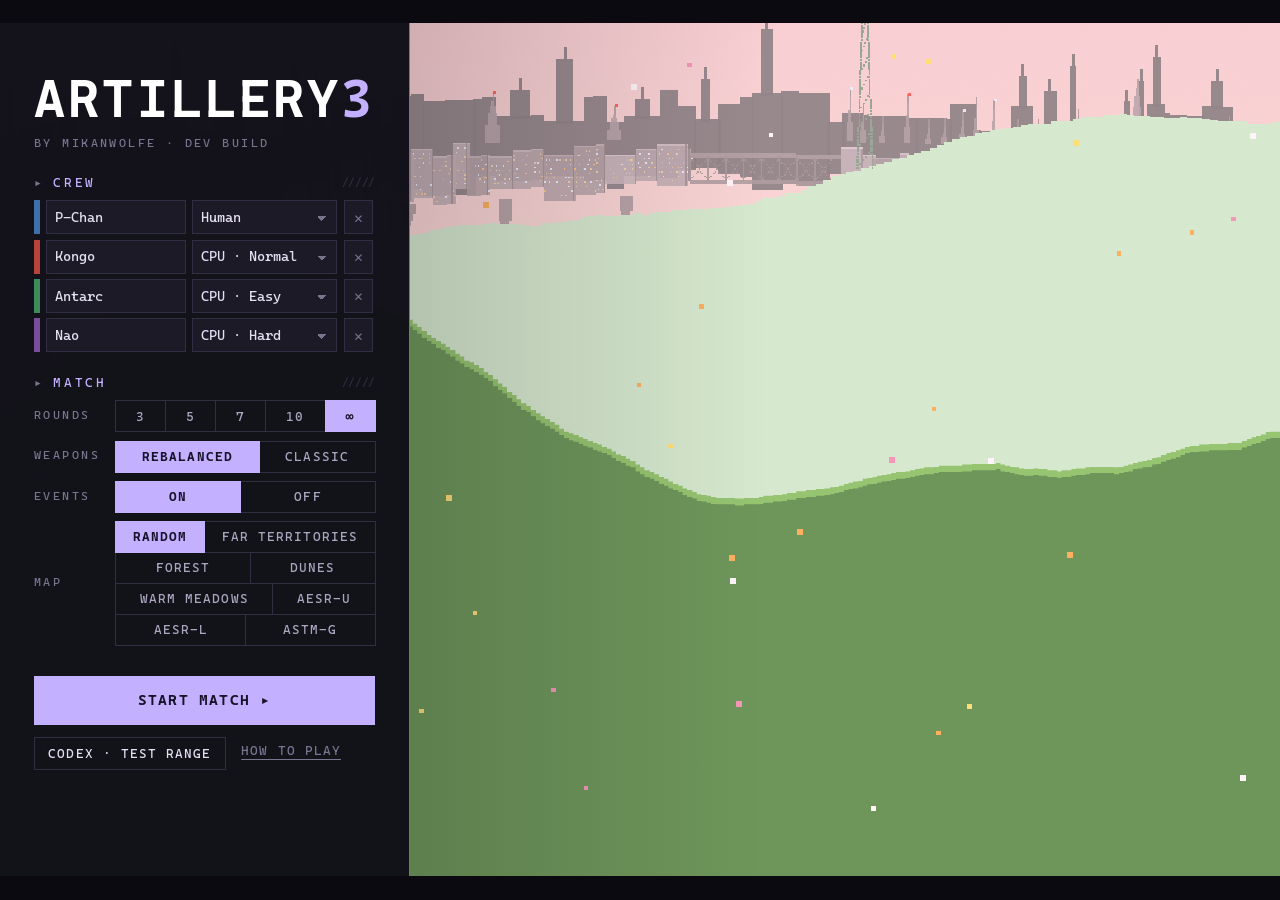
==== web/index.html @ efb705f1 "Cores: everyone starts with one, a dedicated slot in the shop and on the rack, and more health, armo" ====
<!doctype html>
<html lang="en">
<head>
<meta charset="utf-8">
<meta name="viewport" content="width=device-width, initial-scale=1, viewport-fit=cover">
<title>Artillery 3</title>
<link rel="icon" href="favicon.ico" sizes="16x16 32x32 48x48">
<link rel="icon" type="image/png" sizes="192x192" href="icons/icon-192.png">
<link rel="apple-touch-icon" href="icons/apple-touch-icon.png">
<link rel="manifest" href="manifest.webmanifest">
<meta name="theme-color" content="#121119">
<link rel="stylesheet" href="style.css">
</head>
<body>
<div id="rotate">
  <div class="phone"></div>
  <p>Turn your phone sideways</p>
  <button id="rotate-full" hidden>Play fullscreen, landscape</button>
  <button id="rotate-skip" class="ghost">Play in portrait anyway</button>
</div>
<div id="stage">
  <canvas id="view" width="1024" height="576"></canvas>

  <!-- in-game HUD (the rest is drawn on the canvas, as in the original) -->
  <div id="hud" hidden>
    <div id="topleft">
      <span id="roundinfo" class="chip"></span>
      <span id="turn" class="chip"></span>
      <button class="icon" id="btn-mute" title="Mute (M)">♪</button>
      <button class="icon" id="btn-music" title="Music on/off (N)">♫</button>
      <button class="icon" id="btn-keys" title="Controls (H)">?</button>
      <button class="icon" id="btn-pause" title="Pause (Esc)">Ⅱ</button>
      <button class="icon" id="btn-full" title="Fullscreen" hidden>⛶</button>
    </div>
    <div id="chat"></div>
    <div id="dock">
      <div id="hints"><span><b>←→</b> move</span><span><b>↑↓</b> aim</span><span><b>Space</b> hold to fire</span><span><b>Enter</b> end turn</span><span><b>H</b> all controls</span></div>
      <div id="rack"><div id="rack-w" class="rack-group"></div><div id="rack-c" class="rack-group"></div><div id="rack-a" class="rack-group"></div></div>
    </div>
    <div id="touch">
      <div class="pad">
        <button data-k="up" class="up">▲</button>
        <button data-k="left">◀</button><button data-k="down">▼</button><button data-k="right">▶</button>
      </div>
      <div class="pad r">
        <button data-menu="1">MENU</button>
        <button data-k="charge" class="fire">FIRE</button>
      </div>
    </div>
    <div id="banner"></div>
    <div id="dispatch" hidden><b id="dispatch-title"></b><span id="dispatch-text"></span></div>
  </div>

  <!-- main menu: a rail on the left, the live map behind it -->
  <section id="menu" class="screen left">
    <div class="side">
      <header class="brand">
        <h1>Artillery<em>3</em></h1>
        <p class="by mgh">by mikanwolfe · <a id="version" target="_blank" rel="noopener"></a></p>
      </header>

      <h2 class="sec">Crew <span class="grip"></span></h2>
      <div id="players"></div>
      <button id="add-player" class="ghost">+ add player</button>

      <h2 class="sec">Match <span class="grip"></span></h2>
      <div class="opts">
        <span class="mgh">Rounds</span><div class="seg" data-opt="rounds"><button data-v="3">3</button><button data-v="5">5</button><button data-v="7">7</button><button data-v="10">10</button><button data-v="0" title="Endless">∞</button></div>
        <span class="mgh">Weapons</span><div class="seg" data-opt="balance"><button data-v="rebalanced">Rebalanced</button><button data-v="classic">Classic</button></div>
        <span class="mgh">Events</span><div class="seg" data-opt="events"><button data-v="on">On</button><button data-v="off">Off</button></div>
        <span class="mgh">Map</span><div class="seg wrap" data-opt="map"><button data-v="random">Random</button><button data-v="snow">Far Territories</button><button data-v="forest">Forest</button><button data-v="desert">Dunes</button><button data-v="alstroemeria">Warm Meadows</button><button data-v="aesru">AESR-U</button><button data-v="aesrl">AESR-L</button><button data-v="astmg">ASTM-G</button></div>
      </div>

      <div class="go">
        <button id="start" class="primary">Start match ▸</button>
        <button id="load" class="ghost" hidden>Resume</button>
      </div>
      <div class="go2"><button id="codex-open" class="ghost">Codex · test range</button><button id="how" class="link">How to play</button></div>
    </div>
  </section>

  <!-- the Codex: characters and weapons, with a test range on the terrain to the right -->
  <section id="codex" class="screen left" hidden>
    <div class="side codex-side">
      <div class="phead"><h2>Codex</h2><button id="codex-close" class="ghost">◂ Menu</button></div>
      <h3 class="sec">Character <span class="grip"></span></h3>
      <div id="cx-chars"></div>
      <div id="cx-char" class="cx-card"></div>
      <h3 class="sec">Weapon <span class="grip"></span></h3>
      <div class="seg wrap" id="cx-filter"><button data-f="all">All</button><button data-f="shell">Shell</button><button data-f="gun">Gun</button><button data-f="laser">Laser</button><button data-f="acid">Acid</button><button data-f="flak">Flak</button><button data-f="rocket">Rocket</button><button data-f="air">Air</button><button data-f="hybrid">Hybrid</button><button data-f="NXi">NXi</button><button data-f="aa">AA</button></div>
      <div id="cx-list"></div>
      <div id="cx-wpn" class="cx-card"></div>
      <h3 class="sec">Test range <span class="grip"></span></h3>
      <div class="opts">
        <span class="mgh">Dummy</span><div class="seg" id="cx-dist"><button data-d="near">Near</button><button data-d="mid">Mid</button><button data-d="far">Far</button></div>
        <span class="mgh">Wind</span><div class="seg" id="cx-wind"><button data-w="live">Live</button><button data-w="calm">Calm</button></div>
        <span class="mgh">Ground</span><div><button id="cx-regen" class="ghost">Reset range</button></div>
      </div>
      <div id="cx-readout"></div>
      <p class="mgh cx-hint">Space fire · ←→ move · ↑↓ aim · 1–4 abilities · click to mark · Esc back <button id="cx-reset" class="link">reset tally</button></p>
    </div>
  </section>

  <!-- controls and rules (menu link, H in game) -->
  <section id="help" class="screen" hidden>
    <div class="panel plate help">
      <div class="phead"><div class="seg help-tabs"><button data-tab="play" class="on">How to play</button><button data-tab="about">About</button><button data-tab="changes">Changelog</button></div><button id="help-close" class="icon" title="Close (Esc)">✕</button></div>
      <div class="tab" data-tab="play">
      <p>Take turns: move, aim, hold <b>Space</b> to charge, release to fire. Last one standing wins the round.</p>
      <div class="help-cols"><div>
      <table class="keys">
        <tr><td>← →</td><td>move (uses fuel)</td></tr>
        <tr><td>↑ ↓</td><td>aim (Shift: fine)</td></tr>
        <tr><td>Space</td><td>hold to charge, release to fire</td></tr>
        <tr><td>Q · E</td><td>switch weapon (or tap the rack)</td></tr>
        <tr><td>S</td><td>drop off a bridge to the ground below</td></tr>
        <tr><td>R</td><td>repair kit (uses your shot)</td></tr>
        <tr><td>X</td><td>recall your squads (the selected plane weapon's, else all): home now, loadout unspent</td></tr>
        <tr><td>W · L</td><td>jump (30% fuel) · leap (90%, soft landing)</td></tr>
        <tr><td>1 2 3 4</td><td>abilities, once bought</td></tr>
        <tr><td>Enter</td><td>end turn</td></tr>
        <tr><td>Click</td><td>mark a target: shows the power needed</td></tr>
        <tr><td>Drag</td><td>look around</td></tr>
        <tr><td>Wheel</td><td>zoom in and out</td></tr>
        <tr><td>M · N · H · Esc</td><td>mute · music · controls · pause</td></tr>
        <tr><td>Touch</td><td>drag from her to aim · pinch to zoom · MENU to pause</td></tr>
      </table>
      <h3 class="sec">Hints</h3>
      <ul class="hints">
        <li><b>Flak</b> does ×2 to drones and other hostiles</li>
        <li>Shoot <b>MAIA</b> down: offline for two full rounds of turns</li>
        <li>Lob high: a long fall adds up to +50%</li>
        <li>Armour soaks a whole hit while any is left</li>
        <li>Bought guns reload: carry several and rotate</li>
        <li>CPUs go after whoever last hit them</li>
        <li><b>Planes</b> strike their zone the turn they are called, then hover over it until the next call: shoot them down while they wait</li>
        <li><b>AA</b> mounts fire on their own: point defence stops rockets, anti-air stops planes</li>
      </ul>
      </div><div>
      <h3 class="sec">Damage numbers</h3>
      <table class="keys dmg">
        <tr><td><span style="color:#fff27a">DIRECT HIT</span> · <span style="color:#ff9a4a">SOLID</span> · <span style="color:#ffd8b0">GLANCING</span> · <span style="color:#c8c4d4">GRAZE</span></td><td>how close to the blast's centre</td></tr>
        <tr><td><span style="color:#f2c45a">ALT +%</span></td><td>fell from high up</td></tr>
        <tr><td><span style="color:#ff9a5a">KIN +%</span></td><td>fast impact (up to +50%)</td></tr>
        <tr><td><span style="color:#ffd84a">FRONT</span> · <span style="color:#8ab4ff">RAIN</span></td><td>weather front: harder · damped</td></tr>
        <tr><td><span style="color:#ff78c8">MAIA</span></td><td>satellite strike</td></tr>
        <tr><td><span style="color:#78e6d2">BARRIER</span> · <span style="color:#96d2ff">DEFLECTOR</span> · <span style="color:#9ab0c8">SLOPED</span></td><td>damage reduced</td></tr>
        <tr><td><span style="color:#c8f0a0">green</span></td><td>acid, over time</td></tr>
      </table>
      </div></div>
      </div>
      <div class="tab" data-tab="about" hidden>
      <table class="keys">
        <tr><td>Original</td><td>Artillery 3, C# / SwinGame, mikanwolfe, 2019 · <a href="https://github.com/Mikanwolfe/Artillery3" target="_blank" rel="noopener">GitHub</a></td></tr>
        <tr><td>This version</td><td>web rewrite by mikanwolfe with Claude (Anthropic), 2026</td></tr>
      </table>
      <div class="about">
        <p>Hello! Thank you for checking out this game, it's pretty strange, isn't it?</p>
        <p>The original <code>artillery</code> game and subsequently, <code>artillery2</code> was developed for Intro to Programming in Pascal, and was more or less an implementation of midpoint displacement and a Pocket Tanks implementation on top. <code>Artillery3</code> was the Object-Oriented version that introduced a few more game mechanics, which moved it a bit more towards the look and feel of GunBound.</p>
        <p>Out of personal interest, I had Claude revisit the game to provide a web-playable version as I had lost the original source files. This led me down a rabbit hole of completing the original vision of the game. What you see now is more or less the final form of this game, had it been developed over a much longer time.</p>
        <p>Without Claude, it wouldn't have been possible to re-imagine this experience. I know AI gets a lot of flak, but it was quite a lot of work. You can hear Claude's opinion of my instructions yourself:</p>
        <blockquote>Short, visual and blunt: "that character looks like a F117 nighthawk", "the bow is flat so you can straight cut that". A cropped screenshot with one line under it told me more than a page of spec would have. The direction moved a lot, and was usually right to; the price was me redrawing things I'd called finished. "Screw balance" was the clearest brief I got, and the hardest part was taking the jokes seriously enough to build them.<cite>— Claude</cite></blockquote>
        <p>Thank you for playing and I hope you had fun!</p>
        <p class="sig">mikanwolfe // nekox.net</p>
      </div>
      </div>
      <div class="tab" data-tab="changes" hidden>
      <div id="changelog" class="changelog"></div>
      </div>
    </div>
  </section>

  <!-- A3 "Select a Character" -->
  <section id="vehicles" class="screen" hidden>
    <div class="panel plate wide">
      <div class="phead"><h2>Select a character</h2><span id="veh-player" class="who"></span><button id="veh-back" class="ghost">◂ Back</button></div>
      <div id="veh-grid"></div>
      <p class="mgh foot">Click a card, or press 1–<span id="veh-n">5</span></p>
    </div>
  </section>

  <section id="roundend" class="screen" hidden>
    <div class="panel plate">
      <p id="re-kicker" class="mgh"></p>
      <h2 id="re-title" class="big"></h2>
      <p id="re-award" class="sub"></p>
      <table id="re-table"></table>
      <div id="re-quips"></div>
      <div class="actions"><button id="re-end" class="ghost">End match</button><button id="re-next" class="primary">Continue</button></div>
    </div>
  </section>

  <section id="shop" class="screen" hidden>
    <div class="panel plate shop-panel">
      <div class="shop-head">
        <h2 id="shop-title"></h2>
        <div class="seg" id="shop-filter"><button data-f="all">All</button><button data-f="buy">Affordable</button><button data-f="shell">Shell</button><button data-f="gun">Gun</button><button data-f="laser">Laser</button><button data-f="acid">Acid</button><button data-f="flak">Flak</button><button data-f="rocket">Rocket</button><button data-f="air">Air</button><button data-f="aa">AA</button><button data-f="core">Core</button><button data-f="hybrid">Hybrid</button><button data-f="NXi">NXi</button><button data-f="Sengoku">Sengoku</button></div>
        <div id="shop-cash"></div>
      </div>
      <div class="shop-body">
        <div id="shop-grid"></div>
        <div class="shop-side">
          <div class="side-scroll">
            <h3 class="sec">Core</h3>
            <div id="shop-core"></div>
            <h3 class="sec">Loadout <span id="shop-count"></span></h3>
            <p id="shop-note" class="note"></p>
            <div id="shop-owned"></div>
            <h3 class="sec">Air defence</h3>
            <div id="shop-aa"></div>
            <h3 class="sec">Upgrades</h3>
            <div id="shop-upg"></div>
            <h3 class="sec">Supplies</h3>
            <div id="shop-kits"></div>
            <h3 class="sec">Abilities</h3>
            <div id="shop-abil"></div>
          </div>
          <button id="shop-done" class="primary">Done ▸</button>
        </div>
      </div>
    </div>
  </section>

  <section id="gameend" class="screen" hidden>
    <div class="panel plate">
      <p class="mgh">Final results</p>
      <h2 id="ge-title" class="big"></h2>
      <table id="ge-table"></table>
      <div id="ge-quips"></div>
      <div class="actions"><button id="ge-again" class="primary">Back to menu</button></div>
    </div>
  </section>

  <section id="pause" class="screen" hidden>
    <div class="panel plate small"><h2 class="big">Paused</h2><div class="stack"><button id="resume" class="primary">Resume</button><button id="pause-turn" class="ghost" hidden>End turn</button><button id="pause-keys" class="ghost">Controls</button><button id="pause-end" class="ghost danger">End match</button></div><p id="pause-seed" class="mgh seed"></p></div>
  </section>
</div>

<script src="js/version.js"></script>
<script src="js/util.js"></script>
<script src="js/biomes.js"></script>
<script src="js/terrain.js"></script>
<script src="js/background.js"></script>
<script src="js/audio.js"></script>
<script src="js/particles.js"></script>
<script src="js/entities.js"></script>
<script src="js/weapons.js"></script>
<script src="js/weaponskins.js"></script>
<script src="js/girls.js"></script>
<script src="js/ai.js"></script>
<script src="js/taunts.js"></script>
<script src="js/story.js"></script>
<script src="js/ui.js"></script>
<script src="js/game.js"></script>
<script src="js/cores.js"></script>
<script src="js/forts.js"></script>
<script src="js/mobs.js"></script>
<script src="js/hazards.js"></script>
<script src="js/zone.js"></script>
<script src="js/infra.js"></script>
<script src="js/cover.js"></script>
<script src="js/lasers.js"></script>
<script src="js/aa.js"></script>
<script src="js/planes.js"></script>
<script src="js/finals.js"></script>
<script src="js/codex.js"></script>
<script src="js/changelog.js"></script>
<script src="js/main.js"></script>
</body>
</html>
---- web/style.css ----
/* Artillery3 UI: an operator terminal laid over the game, after the NXi / NEKOX//NET design system
   (one monospace face, square everything, uppercase micro-labels, the ///// grip, hatched meters,
   engraved plates) in a cool ink-and-lilac palette of its own that sits on the pastel maps. */
@font-face { font-family: 'Cascadia Mono'; src: url('fonts/cascadia-mono-400.woff2') format('woff2'); font-weight: 400; font-display: swap; }
@font-face { font-family: 'Cascadia Mono'; src: url('fonts/cascadia-mono-700.woff2') format('woff2'); font-weight: 700; font-display: swap; }
@font-face { font-family: 'Cascadia Mono'; src: url('fonts/cascadia-mono-symbols.woff2') format('woff2'); unicode-range: U+2000-2001, U+2004-2008, U+200A, U+23B8-23BD, U+2500-259F; font-display: swap; }

:root {
  --font: 'Cascadia Mono', ui-monospace, Menlo, Consolas, monospace;
  --bg: #121119;          /* panel ground */
  --bg2: #1c1a26;         /* raised: cards, cells, inputs */
  --bg3: #262333;         /* hover */
  --line: #312d42;        /* rules, quiet borders */
  --ash: #7a7490;         /* labels, disabled */
  --dim: #aba5c0;         /* body text */
  --fg: #e4def2;          /* UI ink */
  --bright: #ffffff;
  --accent: #c3b0ff;      /* lilac: the original A3 purple, lit */
  --accent-ink: #17132a;
  --hot: #ff7c66;         /* alarm, damage, danger */
  --cool: #78d8c4;        /* ok, ready */
  --gold: #f2c45a;        /* money, bounty, NXi */
  --glow: rgba(195, 176, 255, 0.35);
  --scrim: rgba(10, 9, 16, 0.55);
  --plate: rgba(18, 17, 25, 0.9);
  --panel: rgba(18, 17, 25, 0.985);
  --hatch: repeating-linear-gradient(90deg, rgba(0,0,0,.32) 0 2px, transparent 2px 6px);
}
* { box-sizing: border-box; }
html, body { margin: 0; height: 100%; background: #0b0a10; color: var(--fg); font-family: var(--font); }
body { display: flex; align-items: center; justify-content: center; overflow: hidden; }
::selection { background: var(--accent); color: var(--accent-ink); }

#stage {
  --ar: 1.7778; /* the screen's shape, set by main.js (Game.setAspect): the stage fills a 20:9 phone */
  --em: calc(1.7778 / var(--ar)); /* text sizes by the stage's height, so a wider screen isn't bigger type */
  position: relative;
  width: min(100vw, calc(100vh * var(--ar)));
  width: min(100vw, calc(100dvh * var(--ar)));
  aspect-ratio: var(--ar);
  container-type: inline-size;
  overflow: hidden;
  user-select: none;
  -webkit-user-select: none;
  font-size: calc(1.02cqw * var(--em));
  line-height: 1.45;
}
#view { position: absolute; inset: 0; width: 100%; height: 100%; display: block; image-rendering: pixelated; touch-action: none; }
[hidden] { display: none !important; }

/* ---------------------------------------------------------------- type */
h1, h2, h3, h4 { margin: 0; font-weight: 400; }
b { font-weight: 700; color: var(--bright); }
.mgh { font-size: 0.78em; letter-spacing: 0.2em; text-transform: uppercase; color: var(--ash); }
.grip { font-size: 0.8em; letter-spacing: 0.05em; color: var(--line); font-weight: 400; }
.grip::before { content: '/////'; }
.sec { display: flex; align-items: center; gap: 0.6em; font-size: 0.85em; letter-spacing: 0.22em; text-transform: uppercase; color: var(--accent); margin: 1.6em 0 0.6em; }
.sec::before { content: '▸'; color: var(--ash); }
.sec .grip { margin-left: auto; }
.sub { margin: 0.2em 0 1em; color: var(--dim); }

/* ---------------------------------------------------------------- controls */
button {
  font: inherit; font-size: 0.86em; letter-spacing: 0.08em; text-transform: uppercase;
  color: var(--fg); background: var(--bg2); border: 1px solid var(--line); border-radius: 0;
  padding: 0.45em 1em; cursor: pointer; transition: background .12s, color .12s, border-color .12s;
}
button:hover { background: var(--bg3); border-color: var(--ash); color: var(--bright); }
button:active { transform: translateY(1px); }
button:focus-visible { outline: 1px solid var(--accent); outline-offset: 2px; }
button:disabled, button:disabled:hover { color: var(--ash); background: transparent; border-color: var(--line); cursor: default; transform: none; }
.primary { background: var(--accent); color: var(--accent-ink); border-color: var(--accent); font-weight: 700; padding: 0.6em 1.6em; }
.primary:hover { background: var(--bright); border-color: var(--bright); color: var(--accent-ink); box-shadow: 0 0 12px var(--glow); }
.ghost { background: transparent; }
.danger { color: var(--hot); }
.danger:hover { color: var(--hot); border-color: var(--hot); }
.link { background: none; border: 0; padding: 0.3em 0; color: var(--ash); text-decoration: underline; text-underline-offset: 0.3em; }
.link:hover { background: none; color: var(--fg); }
.icon { width: 2.2em; height: 2.2em; padding: 0; font-size: 0.95em; letter-spacing: 0; text-transform: none; }
.icon.off { color: var(--ash); text-decoration: line-through; }
input[type=text], select {
  font: inherit; font-size: 0.92em; color: var(--fg); background: var(--bg2); border: 1px solid var(--line); border-radius: 0;
  padding: 0.4em 0.55em; width: 100%; min-width: 0;
}
input[type=text]:focus, select:focus { outline: none; border-color: var(--accent); }
select { appearance: none; background-image: linear-gradient(45deg, transparent 50%, var(--ash) 50%), linear-gradient(135deg, var(--ash) 50%, transparent 50%);
  background-position: calc(100% - 1em) 55%, calc(100% - 0.65em) 55%; background-size: 0.35em 0.35em; background-repeat: no-repeat; padding-right: 1.6em; }
option { background: var(--bg); color: var(--fg); }

/* segmented control: one choice lit */
.seg { display: flex; flex-wrap: nowrap; }
.seg.wrap { flex-wrap: wrap; }
.seg button { margin: 0 -1px -1px 0; padding: 0.4em 0.75em; color: var(--dim); background: transparent; }
.seg button.on { background: var(--accent); color: var(--accent-ink); border-color: var(--accent); position: relative; z-index: 1; font-weight: 700; }

/* ---------------------------------------------------------------- panels */
.screen { position: absolute; inset: 0; z-index: 2; display: flex; align-items: center; justify-content: center; background: var(--scrim); }
.panel { background: var(--panel); border: 1px solid var(--line); padding: 1.6em 2em; max-height: 94%; overflow: auto; color: var(--fg); min-width: 34%; }
.plate { border-color: var(--ash); box-shadow: inset 0 0 0 4px var(--bg), inset 0 0 0 5px var(--line); }
.panel.small { min-width: 22%; text-align: center; }
.panel.wide { width: 86%; }
.phead { display: flex; align-items: center; gap: 1em; margin-bottom: 1.2em; }
.phead h2 { font-size: 1.15em; letter-spacing: 0.24em; text-transform: uppercase; color: var(--bright); }
.phead > :last-child { margin-left: auto; }
.big { font-size: 1.9em; color: var(--bright); letter-spacing: 0.04em; margin: 0.15em 0 0.2em; }
.actions { display: flex; justify-content: flex-end; gap: 0.6em; margin-top: 1.4em; }
.stack { display: grid; gap: 0.5em; margin-top: 1.2em; }
.foot { margin: 1em 0 0; text-align: center; }
.dot { display: inline-block; width: 0.75em; height: 0.75em; margin-right: 0.5em; vertical-align: -0.05em; }

/* ---------------------------------------------------------------- menu */
#menu.left { justify-content: flex-start; background: linear-gradient(90deg, rgba(10,9,16,.35), transparent 60%); }
#menu .side { height: 100%; width: 32%; min-width: 22em; background: var(--panel); border-right: 1px solid var(--ash); padding: 3.2em 2.2em 2em; overflow: auto; display: flex; flex-direction: column; }
.brand h1 { font-size: 3.4em; letter-spacing: 0.06em; text-transform: uppercase; color: var(--bright); line-height: 1; font-weight: 700; }
.brand h1 em { font-style: normal; color: var(--accent); }
.by { margin: 0.8em 0 0; }
#version { color: var(--ash); text-decoration: none; font-variant-numeric: tabular-nums; }
#version[href]:hover { color: var(--fg); }
#players { display: grid; gap: 0.35em; }
.prow { display: grid; grid-template-columns: 0.4em 1fr 9.4em 2em; gap: 0.4em; align-items: stretch; }
.prow .swatch { width: auto; }
.prow .icon { width: 2em; height: auto; color: var(--ash); }
.prow .icon:hover { color: var(--hot); border-color: var(--hot); }
#add-player { margin-top: 0.5em; align-self: flex-start; }
.opts { display: grid; grid-template-columns: auto 1fr; gap: 0.6em 1em; align-items: center; }
.opts .seg button { flex: 1 1 auto; }
.go { display: flex; gap: 0.6em; margin-top: 2em; }
.go .primary { flex: 1; font-size: 1em; padding: 0.8em 1em; }
#how { align-self: flex-start; }
.go2 { display: flex; align-items: center; gap: 1em; margin-top: 0.8em; }

/* ---------------------------------------------------------------- codex */
#codex.left { justify-content: flex-start; background: none; pointer-events: none; }
.codex-side { pointer-events: auto; height: 100%; width: 34%; min-width: 22em; background: var(--panel); border-right: 1px solid var(--ash); padding: 1.4em 1.6em 1.6em; overflow: auto; display: flex; flex-direction: column; }
.codex-side .sec { margin: 1.1em 0 0.5em; }
#cx-chars { display: grid; grid-template-columns: repeat(5, 1fr); gap: 0.3em; }
.cx-girl { display: flex; flex-direction: column; align-items: center; gap: 0.2em; padding: 0.3em 0.1em; text-transform: none; letter-spacing: 0; font-size: 0.7em; }
.cx-girl canvas { width: 4.2em; height: 5em; image-rendering: pixelated; }
.cx-girl.on { border-color: var(--accent); background: var(--bg3); color: var(--bright); }
.cx-card { background: var(--bg2); border: 1px solid var(--line); padding: 0.7em 0.8em; margin-top: 0.5em; display: grid; gap: 0.45em; font-size: 0.86em; }
.cx-card h3 { color: var(--bright); font-size: 1.15em; }
.cx-card p { margin: 0; color: var(--dim); line-height: 1.5; }
.cx-card .maker { font-size: 0.72em; }
.cx-card .cost { color: var(--gold); font-size: 0.85em; }
.cx-card ul.traits { list-style: none; padding: 0; margin: 0; display: grid; gap: 0.3em; color: var(--dim); }
.cx-card ul.traits b { color: var(--gold); font-weight: 400; margin-right: 0.4em; }
.cx-stats { display: grid; grid-template-columns: repeat(3, auto auto); gap: 0.2em 0.6em; justify-content: start; align-items: baseline; }
.cx-stats b { font-weight: 400; color: var(--fg); }
.cx-meta { border-left: 2px solid var(--accent); padding-left: 0.6em; color: var(--fg) !important; }
.cx-meta .chip { font-size: 0.75em; letter-spacing: 0.12em; text-transform: uppercase; padding: 0 0.4em; border: 1px solid var(--cool); color: var(--cool); margin-right: 0.3em; }
.cx-meta .chip.Oversells { border-color: var(--hot); color: var(--hot); }
.cx-meta .chip.Undersells { border-color: var(--gold); color: var(--gold); }
.cx-whead { display: flex; gap: 0.7em; align-items: center; }
.cx-dl { display: grid; grid-template-columns: auto 1fr; gap: 0.2em 0.8em; margin: 0; font-size: 0.92em; }
.cx-dl dt { color: var(--ash); text-transform: uppercase; letter-spacing: 0.08em; font-size: 0.85em; padding-top: 0.1em; }
.cx-dl dd { margin: 0; color: var(--fg); }
#cx-filter { margin-bottom: 0.4em; }
#cx-filter button { font-size: 0.7em; padding: 0.3em 0.55em; }
.codex-side > * { flex: none; }
#cx-list { height: 9.5em; overflow: auto; display: grid; gap: 0.2em; border: 1px solid var(--line); padding: 0.25em; background: var(--bg); }
.cx-w { display: grid; grid-template-columns: auto 1fr auto; gap: 0.5em; align-items: center; text-align: left; text-transform: none; letter-spacing: 0; font-size: 0.78em; padding: 0.2em 0.4em; }
.cx-w small { color: var(--gold); }
.cx-w.on { border-color: var(--accent); background: var(--bg3); color: var(--bright); }
#cx-readout { display: grid; grid-template-columns: repeat(4, auto auto); gap: 0.2em 0.6em; justify-content: start; align-items: baseline; margin: 0.6em 0 0.4em; }
#cx-readout b { color: var(--gold); font-size: 1.15em; font-variant-numeric: tabular-nums; font-weight: 400; }
.cx-hint { line-height: 1.6; }
.cx-chart { width: 100%; height: auto; display: block; background: var(--bg); border: 1px solid var(--line); }
.cx-chart text { font-family: var(--font); font-size: 9px; fill: var(--ash); }
.cx-chart text.sel { fill: var(--bright); font-size: 10px; }
.cx-chart .g { stroke: var(--line); stroke-width: 1; }
.cx-chart .fit { stroke: var(--ash); stroke-width: 1.2; stroke-dasharray: 5 4; fill: none; }
.cx-chart rect[data-w] { cursor: pointer; }
.cx-chart rect[data-w]:hover { stroke: var(--bright); stroke-width: 1.5; }
.cx-legend { display: flex; flex-wrap: wrap; gap: 0.3em 0.8em; font-size: 0.8em; color: var(--ash) !important; }
.cx-legend i { display: inline-block; width: 0.6em; height: 0.6em; margin-right: 0.3em; }
.cx-legend i.fit { height: 0; border-top: 1px dashed var(--ash); width: 1.2em; vertical-align: middle; }
/* the range runs behind the Codex panel: move the HUD clear of it */
#stage.ranging #dock { left: 36%; transform: none; align-items: flex-start; max-width: calc(64% - 61.1% / var(--ar) - 1.5%); } /* stops short of the power bar */
#stage.ranging #rack { align-items: flex-start; }
#stage.ranging .rack-group { flex-wrap: wrap; }
#stage.ranging #topleft, #stage.ranging #chat { left: 36%; }
#stage.ranging #hints { display: none; }
.help { max-width: 84%; max-height: 92%; overflow-y: auto; }
.help a { color: var(--accent); }
.about { columns: 2; column-gap: 2.4em; margin-top: 1.2em; }
.help-tabs button { font-size: 1em; letter-spacing: 0.2em; text-transform: uppercase; }
.about > :first-child { margin-top: 0; }
.about blockquote, .about p { break-inside: avoid; }
.about p { color: var(--dim); font-size: 0.88em; line-height: 1.65; margin: 0.8em 0 0; }
.about code { color: var(--fg); }
.about blockquote { margin: 0.8em 0 0; padding: 0.4em 0 0.4em 1em; border-left: 2px solid var(--accent); color: var(--fg); font-size: 0.88em; line-height: 1.65; font-style: italic; }
.about blockquote { margin-bottom: 0.4em; }
.about cite { display: block; margin-top: 0.4em; font-style: normal; color: var(--accent); }
.changelog { font-size: 0.88em; }
.keys.cl td:first-child { width: 6em; }
.keys.cl a { color: var(--accent); }
.about .sig { color: var(--accent); }
.hints { margin: 0; padding: 0 0 0 1.2em; color: var(--dim); font-size: 0.92em; line-height: 1.75; }
.hints li::marker { color: var(--accent); }
.help-cols { display: grid; grid-template-columns: 1fr 1fr; gap: 0 2.4em; }
.help-cols .sec:first-child { margin-top: 0; }
.keys.dmg td:first-child { white-space: normal; width: 15em; font-size: 0.9em; }
.help p { color: var(--dim); line-height: 1.7; margin: 0 0 1.2em; font-size: 0.95em; }
.keys { width: 100%; border-collapse: collapse; font-size: 0.92em; }
.keys td { padding: 0.35em 0.6em; border-top: 1px solid var(--line); color: var(--dim); }
.keys td:first-child { color: var(--accent); white-space: nowrap; width: 9em; }

/* ---------------------------------------------------------------- character select */
.who { display: flex; align-items: center; color: var(--fg); letter-spacing: 0.1em; }
#veh-grid { display: grid; grid-auto-flow: column; grid-auto-columns: minmax(15em, 1fr); gap: 0.7em; overflow-x: auto; scroll-snap-type: x proximity; padding-bottom: 0.4em; } /* one row; scrolls sideways once the girls no longer fit */
#veh-grid > * { scroll-snap-align: start; }
#vehicles > .panel { max-height: 100%; overflow-y: auto; }
#veh-grid.many { font-size: 0.86em; } /* six girls: a touch smaller so the row still fits */
.veh { background: var(--bg2); border: 1px solid var(--line); padding: 0 0 1em; text-align: left; cursor: pointer; display: flex; flex-direction: column; gap: 0.55em; position: relative; transition: border-color .12s, background .12s; }
.veh:hover, .veh:focus-visible { border-color: var(--accent); background: var(--bg3); outline: none; }
.veh .key { position: absolute; top: 0.5em; left: 0.6em; color: var(--ash); font-size: 0.8em; }
.veh .stage { height: 10.5em; display: flex; justify-content: center; align-items: flex-end; background: linear-gradient(180deg, transparent 60%, rgba(195,176,255,.07)); border-bottom: 1px solid var(--line); }
.veh canvas.girl { width: 8.4em; height: 10em; image-rendering: pixelated; }
.veh > :not(.stage):not(.key) { margin-left: 1em; margin-right: 1em; }
.veh h3 { font-size: 1.3em; color: var(--bright); letter-spacing: 0.04em; }
.veh .maker { margin-top: 0.2em; }
.veh p { margin: 0; color: var(--dim); font-size: 0.86em; line-height: 1.5; min-height: 3em; }
.veh ul.traits { list-style: none; padding: 0; margin: 0 1em; display: grid; gap: 0.35em; font-size: 0.78em; color: var(--dim); line-height: 1.4; }
.veh ul.traits b { display: block; color: var(--gold); font-weight: 400; letter-spacing: 0.06em; }
.meters { display: grid; grid-template-columns: 4.6em 1fr 2.4em; gap: 0.3em 0.6em; align-items: center; font-size: 0.8em; }
.meters .n { text-align: right; color: var(--fg); font-variant-numeric: tabular-nums; }
.meter { height: 0.6em; background: var(--bg); border: 1px solid var(--line); position: relative; }
.meter i { position: absolute; inset: 0 auto 0 0; background: var(--c, var(--accent)); background-image: var(--hatch); }
.veh-wpn { display: flex; align-items: center; gap: 0.6em; border-top: 1px solid var(--line); padding-top: 0.7em; }
.veh-wpn h4 { font-size: 0.9em; line-height: 1.3; }

/* ---------------------------------------------------------------- weapon badge (the original shop's) */
.badge { flex: none; width: 4.4em; height: 4.4em; border: 1px solid var(--rc); color: var(--rc); position: relative; display: inline-flex; align-items: center; justify-content: center; background: var(--bg); }
.badge b { font-weight: 400; color: inherit; font-size: 2em; line-height: 1; margin-top: -0.2em; letter-spacing: -0.04em; }
.badge i { position: absolute; left: 0.45em; bottom: 0.3em; font-style: normal; font-size: 0.6em; letter-spacing: 0.08em; text-transform: uppercase; }
.badge.small { width: 2.2em; height: 2.2em; }
.badge.small b { font-size: 1em; margin-top: 0; }

/* stat readout: label / value pairs */
.stats { display: grid; grid-template-columns: auto 1fr auto 1fr; gap: 0.15em 0.7em; font-size: 0.76em; white-space: nowrap; }
.stats span:nth-child(odd) { color: var(--ash); text-transform: uppercase; letter-spacing: 0.08em; }
.stats span:nth-child(even) { color: var(--fg); font-variant-numeric: tabular-nums; }
.maker { font-size: 0.68em; letter-spacing: 0.2em; text-transform: uppercase; color: var(--ash); }
.maker.nxi { color: var(--gold); }
.maker.kts { color: #ff6a74; }
.maker.ang { color: #ffe08a; }
.maker.sgk { color: #ff8a8a; }
.slot.passive { opacity: 0.85; border-style: dashed; cursor: default; }
/* her core: a dedicated slot, outlined in its rarity colour (shop and rack) */
.coreslot { display: flex; gap: 0.7em; align-items: flex-start; background: var(--bg2); border: 1px solid var(--rc, var(--line)); box-shadow: inset 3px 0 0 var(--rc, var(--line)); padding: 0.6em; margin-bottom: 0.4em; font-size: 0.84em; }
.coreslot.empty { border-style: dashed; }
.coreslot .cs-body { flex: 1; display: grid; gap: 0.3em; min-width: 0; }
.coreslot h4 { font-size: 1em; margin: 0; }
.coreslot .note { margin: 0; font-size: 0.85em; }
.coreslot .cs-row { display: flex; gap: 0.4em; justify-content: flex-end; }
.coreslot .cs-row button { padding: 0.3em 0.6em; font-size: 0.85em; }
.slot.core { border-style: solid; border-color: var(--rc, var(--line)); opacity: 1; }
.slot.core.empty { border-style: dashed; opacity: 0.6; }
.owned.empty span { opacity: 0.6; }

/* ---------------------------------------------------------------- tables, quips */
table.data { width: 100%; border-collapse: collapse; margin: 0.6em 0 1em; font-size: 0.92em; }
table.data th { color: var(--ash); font-weight: 400; font-size: 0.8em; letter-spacing: 0.16em; text-transform: uppercase; text-align: right; padding: 0.4em 0.8em; border-bottom: 1px solid var(--ash); }
table.data td { text-align: right; padding: 0.5em 0.8em; font-variant-numeric: tabular-nums; border-bottom: 1px solid var(--line); color: var(--dim); }
table.data td:nth-child(2), table.data td:first-child { color: var(--fg); }
table.data th:first-child, table.data td:first-child, table.data th:nth-child(2), table.data td:nth-child(2) { text-align: left; }
table.data tr.win td { background: rgba(195,176,255,.08); color: var(--bright); }
table.data tr.win td:first-child { box-shadow: inset 3px 0 0 var(--accent); }
#re-quips, #ge-quips { display: grid; gap: 0.35em; }
.quip { background: var(--bg2); border-left: 3px solid; padding: 0.45em 0.8em; font-size: 0.9em; color: var(--dim); }
.quip.lore { border-color: var(--gold); color: var(--fg); }

/* ---------------------------------------------------------------- shop */
.shop-panel { width: 94%; height: 92%; display: flex; flex-direction: column; padding: 1.2em 1.4em; }
.shop-head { display: flex; align-items: center; gap: 1.2em; margin-bottom: 1em; }
#shop-title { font-size: 1.1em; letter-spacing: 0.14em; text-transform: uppercase; color: var(--bright); white-space: nowrap; }
#shop-title small { color: var(--ash); font-size: 0.8em; margin-left: 0.4em; }
#shop-filter button { font-size: 0.76em; padding: 0.35em 0.65em; }
#shop-cash { margin-left: auto; text-align: right; white-space: nowrap; }
#shop-cash b { display: block; color: var(--gold); font-size: 1.5em; font-variant-numeric: tabular-nums; line-height: 1.1; }
.shop-body { flex: 1; display: grid; grid-template-columns: 1fr 19em; gap: 1em; min-height: 0; }
#shop-grid { overflow: auto; display: grid; grid-template-columns: repeat(auto-fill, minmax(19em, 1fr)); gap: 0.6em; align-content: start; padding-right: 0.4em; }
#shop-grid .none { grid-column: 1 / -1; color: var(--ash); padding: 2em; text-align: center; }
.card { background: var(--bg2); border: 1px solid var(--line); padding: 0.7em; display: flex; gap: 0.8em; align-items: flex-start; }
.card:hover { border-color: var(--ash); }
.card.owned-w { opacity: 0.55; }
.card.nxi { border-top: 2px solid var(--gold); }
.card-body { flex: 1; display: flex; flex-direction: column; gap: 0.3em; min-width: 0; }
.card h4 { font-size: 0.95em; line-height: 1.3; }
.card p { margin: 0; font-size: 0.78em; color: var(--dim); line-height: 1.45; }
.buyrow { display: flex; justify-content: space-between; align-items: center; margin-top: 0.3em; gap: 0.6em; }
.cost { font-variant-numeric: tabular-nums; color: var(--gold); }
.cost.short { color: var(--hot); }
.buyrow button { padding: 0.35em 0.9em; }
.shop-side { display: flex; flex-direction: column; min-height: 0; gap: 0.8em; }
.side-scroll { overflow: auto; flex: 1; padding-right: 0.3em; }
.side-scroll .sec:first-child { margin-top: 0; }
.shop-side .sec { font-size: 0.78em; margin: 1.2em 0 0.5em; }
.note { margin: 0 0 0.5em; font-size: 0.76em; color: var(--dim); line-height: 1.5; border-left: 2px solid var(--accent); padding-left: 0.6em; }
.owned, .upg { display: flex; justify-content: space-between; align-items: center; gap: 0.6em; background: var(--bg2); border: 1px solid var(--line); padding: 0.45em 0.6em; margin-bottom: 0.3em; font-size: 0.84em; }
.owned > span:not(.badge) { flex: 1; line-height: 1.3; }
.upg > span { line-height: 1.35; }
.upg small { color: var(--ash); font-size: 0.86em; }
.upg .lvl { color: var(--accent); }
.owned button, .upg button { flex: none; padding: 0.3em 0.6em; font-size: 0.78em; min-width: 6.4em; }
#shop-done { width: 100%; padding: 0.8em; }

/* ---------------------------------------------------------------- HUD */
#hud { position: absolute; inset: 0; pointer-events: none; }
#hud > * { position: absolute; }
#hud button { pointer-events: auto; }
#stage:has(.screen:not([hidden]):not(#codex)) #hud > :not(#banner) { visibility: hidden; }
#topleft { top: 1.2%; left: 1%; display: flex; gap: 0.3em; align-items: stretch; }
.chip, #topleft .icon { background: var(--plate); border: 1px solid var(--line); }
.chip { padding: 0.35em 0.8em; font-size: 0.82em; letter-spacing: 0.12em; text-transform: uppercase; display: flex; align-items: center; color: var(--fg); }
#topleft .icon { width: 2.3em; height: auto; font-size: 0.85em; }
#chat { left: 1%; top: 8.5%; width: 27%; display: grid; gap: 0.25em; }
#chat div { background: var(--plate); border-left: 3px solid; padding: 0.3em 0.6em; font-size: 0.8em; line-height: 1.4; color: var(--dim); animation: chatfade 14s forwards; }
#chat div b { font-weight: 400; }
#chat div.sys { color: var(--fg); border-color: var(--accent); }
@keyframes chatfade { 0% { opacity: 0; transform: translateX(-0.4em); } 3%, 85% { opacity: 1; transform: none; } 100% { opacity: 0; } }
#dock { left: 1%; bottom: 1.5%; max-width: 64%; display: flex; flex-direction: column; align-items: flex-start; gap: 0.4em; }
#hints { display: flex; flex-wrap: wrap; gap: 0.2em; font-size: 0.74em; color: var(--dim); transition: opacity .4s; }

/* the rack: guns, then abilities and kits */
#rack { display: flex; flex-direction: column-reverse; align-items: flex-start; gap: 0.3em; pointer-events: auto; }
#rack.cpu { pointer-events: none; opacity: 0.8; }
.rack-group { display: flex; gap: 0.25em; align-items: stretch; background: var(--plate); border: 1px solid var(--line); padding: 0.25em; }
.rk { display: flex; align-items: center; padding: 0 0.4em; color: var(--accent); font-size: 0.78em; border-right: 1px solid var(--line); margin-right: 0.1em; }
.slot { position: relative; display: flex; align-items: center; gap: 0.5em; padding: 0.3em 0.55em; text-transform: none; letter-spacing: 0; font-size: 0.8em; background: var(--bg2); border: 1px solid var(--line); color: var(--fg); text-align: left; }
.slot .txt { display: flex; flex-direction: column; line-height: 1.25; min-width: 0; }
.slot .nm { max-width: 11.5em; overflow: hidden; text-overflow: ellipsis; white-space: nowrap; }
.slot .st { font-size: 0.82em; letter-spacing: 0.1em; text-transform: uppercase; color: var(--cool); }
.slot.w.on { border-color: var(--pc, var(--accent)); box-shadow: inset 0 -2px 0 var(--pc, var(--accent)); background: var(--bg3); }
.slot.w.on .st { color: var(--bright); }
.slot.rl, .slot.rl:hover { opacity: 1; color: var(--ash); background: var(--bg); }
.slot.rl .st { color: var(--hot); }
.slot.rl .badge { opacity: 0.45; }
.slot:disabled .nm { color: var(--ash); }
.rlbar { position: absolute; left: 0; right: 0; bottom: 0; height: 2px; background: var(--line); }
.rlbar i { position: absolute; inset: 0 auto 0 0; background: var(--hot); }
.pips { display: flex; gap: 2px; }
.pips i { width: 0.45em; height: 0.9em; border: 1px solid var(--accent); }
.pips i.f { background: var(--accent); }
.pips i.o { background: var(--pc, var(--accent)); border-color: var(--pc, var(--accent)); } /* a squad out over a zone (it can be redirected) */
.pips i.r { opacity: 0.35; border-style: dashed; } /* rearming */
.slot .kb { color: var(--accent); border: 1px solid var(--line); padding: 0 0.35em; font-size: 0.9em; }
.slot.a.armed { border-color: var(--gold); background: rgba(242,196,90,.12); }
.slot.a.armed .st, .slot.a.armed .kb { color: var(--gold); }
.slot.uplink { cursor: default; }
#hints span { background: var(--plate); padding: 0.3em 0.6em; border: 1px solid var(--line); }
#hints b { color: var(--accent); font-weight: 400; margin-right: 0.3em; }
#hints.quiet { opacity: 0.35; }
#dispatch { right: 1.5%; top: 14%; width: 28%; background: var(--plate); border: 1px solid var(--ash); box-shadow: inset 0 0 0 3px var(--bg), inset 0 0 0 4px var(--line); color: var(--fg); padding: 0.9em 1em; font-size: 0.82em; line-height: 1.55; display: grid; gap: 0.4em; animation: dispatch 8s forwards; }
#dispatch b { color: var(--gold); font-weight: 400; font-size: 0.85em; letter-spacing: 0.2em; text-transform: uppercase; }
#dispatch b::before { content: '● '; animation: blink 1s steps(2, jump-none) infinite; }
@keyframes blink { 50% { opacity: 0.2; } }
@keyframes dispatch { 0% { opacity: 0; clip-path: inset(0 0 100% 0); } 5% { opacity: 1; clip-path: inset(0 0 0 0); } 88% { opacity: 1; } 100% { opacity: 0; } }
#banner { left: 0; right: 0; top: 28%; display: flex; justify-content: center; opacity: 0; }
#banner span { background: var(--plate); border-top: 1px solid var(--ash); border-bottom: 1px solid var(--ash); padding: 0.4em 2.4em; font-size: 1.5em; letter-spacing: 0.24em; text-transform: uppercase; color: var(--bright); }
#banner.show { animation: banner 1.6s ease-out; }
@keyframes banner { 0% { opacity: 0; transform: scaleY(0.2); } 12% { opacity: 1; transform: none; } 72% { opacity: 1; } 100% { opacity: 0; } }
@media (prefers-reduced-motion: reduce) { #dispatch, #chat div, #banner.show { animation-duration: 0.01s; } #dispatch b::before { animation: none; } }

#touch { display: none; inset: auto 0 0 0; justify-content: space-between; padding: 0 1.5% 1.5%; }
#touch .pad { display: grid; grid-template-columns: repeat(3, 4.2em); gap: 0.35em; pointer-events: auto; }
#touch .pad.r { grid-template-columns: 9.4em; }
#touch button { height: 3.4em; touch-action: none; background: var(--plate); }
#touch .pad:not(.r) button { grid-row: 2; }
#touch .pad button.up { grid-row: 1; grid-column: 2; } /* ▲ over ◀ ▼ ▶: the arrow-key T */
#touch .fire { background: var(--accent); color: var(--accent-ink); font-weight: 700; }
@media (pointer: coarse) {
  #stage { font-size: calc(1.2cqw * var(--em)); }
  #touch { display: flex; align-items: flex-end; }
  #touch .pad.r { margin-bottom: calc(8cqw * var(--em)); } /* clear of the power and fuel meters */
  #hints { display: none; }
  #pause .stack button { font-size: 1.35em; padding: 0.7em 1.2em; } /* thumb-sized */
  #dock { left: 50%; transform: translateX(-50%); max-width: 56%; align-items: center; }
  #rack { flex-wrap: wrap; justify-content: center; }
  .slot .txt .nm { display: none; }
  .rk { display: none; }
  #stage.ranging #touch { left: 35%; } /* clear of the Codex panel */
  #stage.ranging #dock { bottom: 9.5em; } /* stacked above the arrow pad */
}
@media (max-aspect-ratio: 1/1) { #stage { font-size: 1.5cqw; } }
#pause-seed { margin: 14px 0 0; text-transform: none; letter-spacing: 0.04em; text-align: center; }

/* a phone held upright: ask for landscape (Android can lock it from fullscreen; iOS can't) */
#rotate { display: none; position: fixed; inset: 0; z-index: 50; background: #0b0a10; flex-direction: column; align-items: center; justify-content: center; gap: 18px; padding: 24px; text-align: center; font-size: 15px; }
#rotate p { margin: 0; letter-spacing: 0.2em; text-transform: uppercase; color: var(--dim); }
#rotate button { font-size: 14px; padding: 10px 16px; }
#rotate .phone { width: 44px; height: 76px; border: 3px solid var(--accent); animation: tilt 2.4s ease-in-out infinite; }
@keyframes tilt { 0%, 30% { transform: rotate(0); } 60%, 100% { transform: rotate(-90deg); } }
@media (pointer: coarse) and (orientation: portrait) { body:not(.portrait-ok) #rotate { display: flex; } }
.cx-slider { display: grid; grid-template-columns: auto 1fr 2.6em; gap: 0.6em; align-items: center; }
.cx-slider input { width: 100%; accent-color: var(--accent); }
.cx-slider b { font-weight: 400; color: var(--fg); text-align: right; }
.cx-aa { width: 100%; border-collapse: collapse; font-size: 0.85em; }
.cx-aa th { color: var(--ash); font-weight: 400; text-align: left; text-transform: uppercase; letter-spacing: 0.06em; font-size: 0.85em; }
.cx-aa td, .cx-aa th { padding: 0.15em 0.3em; border-bottom: 1px solid var(--line); }
.cx-aa td:nth-child(n+3), .cx-aa th:nth-child(n+3) { text-align: right; }
.cx-aa tr.on td { color: var(--bright); background: var(--bg3); }
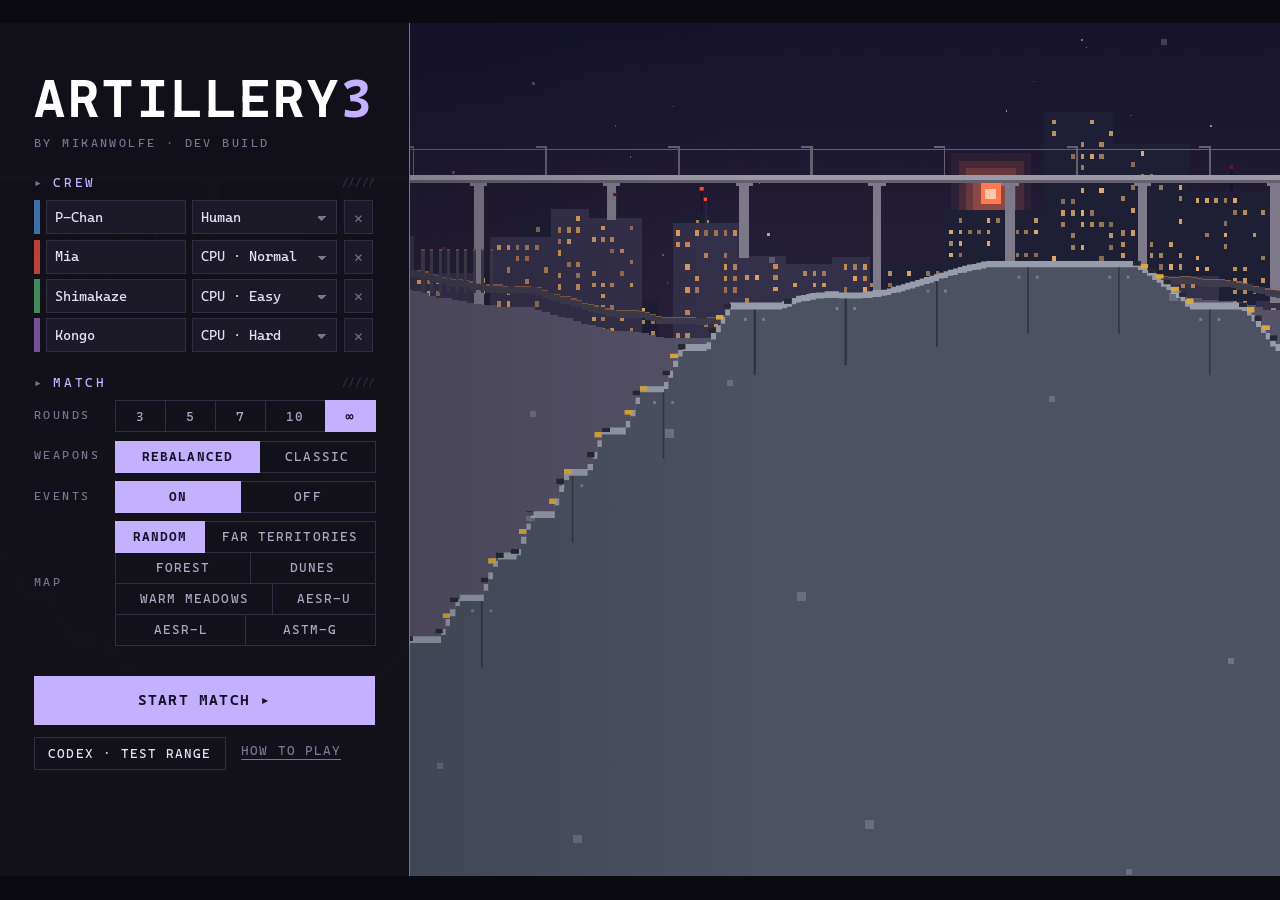
==== commit 9012752f: "AA button in the top bar toggles the air-defence range rings (off by default, remembered) Co-Authore" ====
--- a/web/index.html
+++ b/web/index.html
@@ -28,6 +28,7 @@
       <span id="turn" class="chip"></span>
       <button class="icon" id="btn-mute" title="Mute (M)">♪</button>
       <button class="icon" id="btn-music" title="Music on/off (N)">♫</button>
+      <button class="icon off" id="btn-aa" title="Show air-defence ranges on your turn">AA</button>
       <button class="icon" id="btn-keys" title="Controls (H)">?</button>
       <button class="icon" id="btn-pause" title="Pause (Esc)">Ⅱ</button>
       <button class="icon" id="btn-full" title="Fullscreen" hidden>⛶</button>
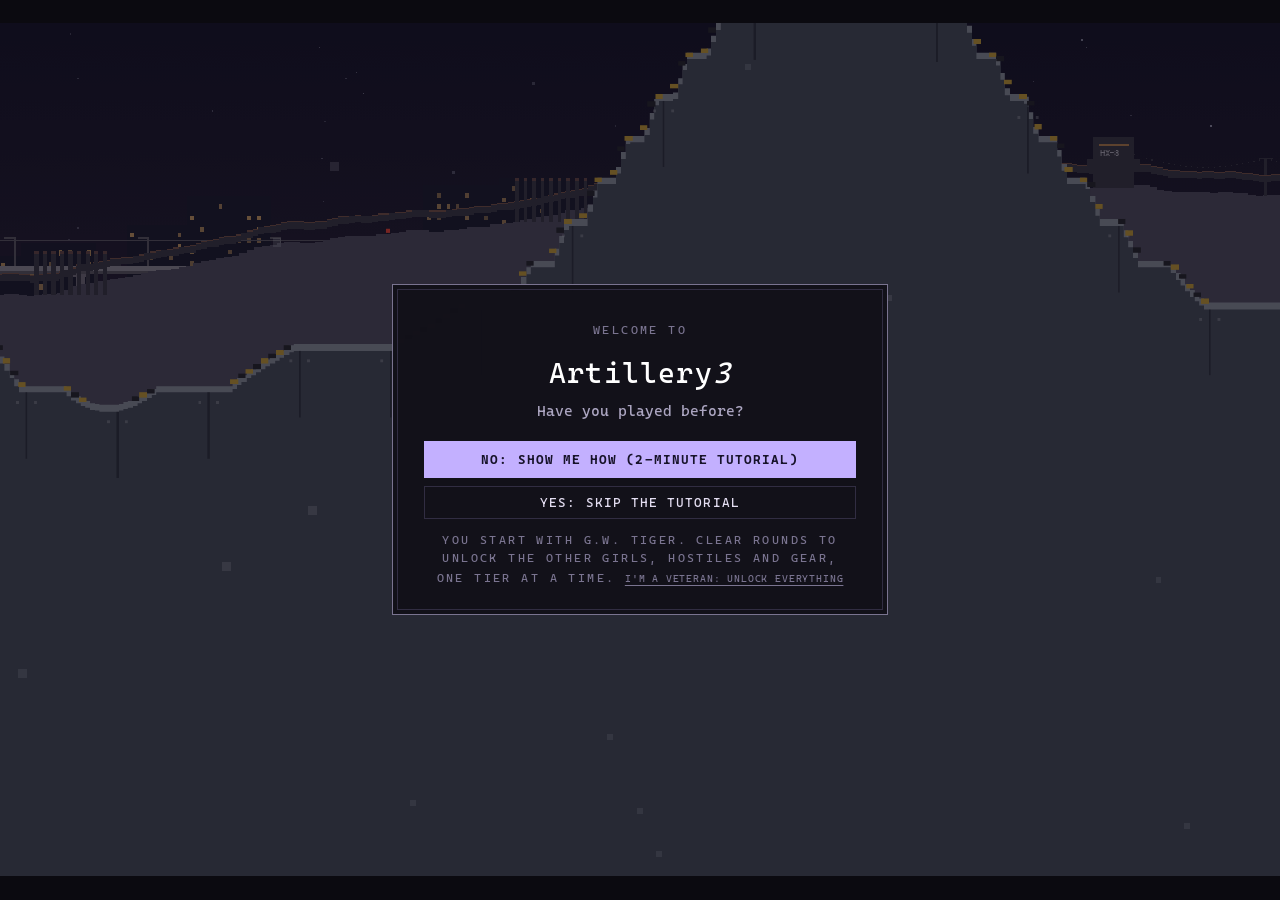
==== commit 981a7832: "Progression: first-visit prompt and G.W. Tiger tutorial, tiered unlocks of girls, hostiles and shop " ====
--- a/web/index.html
+++ b/web/index.html
@@ -53,6 +53,8 @@
   </div>
 
   <!-- main menu: a rail on the left, the live map behind it -->
+  <div id="coach" hidden><b id="coach-title"></b><span id="coach-text"></span><button id="coach-skip" class="link">Skip tutorial</button></div>
+
   <section id="menu" class="screen left">
     <div class="side">
       <header class="brand">
@@ -63,6 +65,9 @@
       <h2 class="sec">Crew <span class="grip"></span></h2>
       <div id="players"></div>
       <button id="add-player" class="ghost">+ add player</button>
+
+      <h2 class="sec">Progress <span class="grip"></span></h2>
+      <div id="prog-card"></div>
 
       <h2 class="sec">Match <span class="grip"></span></h2>
       <div class="opts">
@@ -171,12 +176,35 @@
     </div>
   </section>
 
+  <!-- first visit: played before? (progress.js) -->
+  <section id="welcome" class="screen" hidden>
+    <div class="panel plate small welcome">
+      <p class="mgh">Welcome to</p>
+      <h2 class="big">Artillery<em>3</em></h2>
+      <p class="sub">Have you played before?</p>
+      <div class="stack">
+        <button id="wel-new" class="primary">No: show me how (2-minute tutorial)</button>
+        <button id="wel-old" class="ghost">Yes: skip the tutorial</button>
+      </div>
+      <p class="mgh foot">You start with G.W. Tiger. Clear rounds to unlock the other girls, hostiles and gear, one tier at a time. <button id="wel-all" class="link">I'm a veteran: unlock everything</button></p>
+    </div>
+  </section>
+
+  <!-- the tier tree (progress.js) -->
+  <section id="progress" class="screen" hidden>
+    <div class="panel plate wide">
+      <div class="phead"><h2>Progress</h2><span id="prog-sum" class="who"></span><button id="prog-close" class="ghost">◂ Menu</button></div>
+      <div id="prog-tree"></div>
+      <p class="mgh foot">Every round you finish counts as cleared; a round you win counts twice. <button id="prog-tut" class="link">Replay the tutorial</button> · <button id="prog-all" class="link">Unlock everything</button> · <button id="prog-reset" class="link danger">Reset progress</button></p>
+    </div>
+  </section>
+
   <!-- A3 "Select a Character" -->
   <section id="vehicles" class="screen" hidden>
     <div class="panel plate wide">
       <div class="phead"><h2>Select a character</h2><span id="veh-player" class="who"></span><button id="veh-back" class="ghost">◂ Back</button></div>
       <div id="veh-grid"></div>
-      <p class="mgh foot">Click a card, or press 1–<span id="veh-n">5</span></p>
+      <p class="mgh foot">Click a card, or press 1–<span id="veh-n">5</span><span id="veh-next"></span></p>
     </div>
   </section>
 
@@ -254,6 +282,7 @@
 <script src="js/ui.js"></script>
 <script src="js/game.js"></script>
 <script src="js/cores.js"></script>
+<script src="js/progress.js"></script>
 <script src="js/forts.js"></script>
 <script src="js/mobs.js"></script>
 <script src="js/hazards.js"></script>
--- a/web/style.css
+++ b/web/style.css
@@ -400,3 +400,35 @@
 .cx-aa td, .cx-aa th { padding: 0.15em 0.3em; border-bottom: 1px solid var(--line); }
 .cx-aa td:nth-child(n+3), .cx-aa th:nth-child(n+3) { text-align: right; }
 .cx-aa tr.on td { color: var(--bright); background: var(--bg3); }
+
+/* ---------------------------------------------------------------- progression (progress.js) */
+.progcard { background: var(--bg2); border: 1px solid var(--line); padding: 0.6em 0.75em; display: grid; gap: 0.45em; font-size: 0.86em; }
+.progcard .pc-top { display: flex; justify-content: space-between; align-items: baseline; }
+.progcard .pc-top b { color: var(--gold); font-weight: 400; letter-spacing: 0.16em; text-transform: uppercase; }
+.progcard .meter { height: 0.45em; }
+.progcard .pc-next { color: var(--dim); line-height: 1.45; font-size: 0.92em; }
+.progcard .pc-next b { color: var(--bright); font-weight: 400; }
+.progcard .pc-row { display: flex; gap: 0.4em; }
+.progcard .pc-row button { padding: 0.3em 0.8em; font-size: 0.86em; }
+#prog-tree { display: grid; grid-template-columns: repeat(auto-fill, minmax(17em, 1fr)); gap: 0.6em; }
+.tier { display: flex; gap: 0.7em; background: var(--bg2); border: 1px solid var(--line); padding: 0.5em 0.7em 0.6em 0.4em; font-size: 0.86em; }
+.tier.got { border-color: var(--gold); }
+.tier.next { border-style: dashed; border-color: var(--accent); }
+.tier.locked { opacity: 0.6; }
+.tier .t-girl canvas { width: 5.25em; height: 6.25em; image-rendering: pixelated; }
+.tier .t-body { display: grid; gap: 0.25em; align-content: start; }
+.tier .t-n { font-size: 0.78em; letter-spacing: 0.14em; text-transform: uppercase; color: var(--ash); }
+.tier.got .t-n { color: var(--gold); }
+.tier.next .t-n { color: var(--accent); }
+.tier h3 { color: var(--bright); font-size: 1.1em; }
+.tier p { margin: 0; color: var(--dim); line-height: 1.4; font-size: 0.92em; }
+.tier p b { color: var(--fg); font-weight: 400; margin-right: 0.3em; }
+.welcome { max-width: 32em; }
+.welcome .foot { line-height: 1.5; }
+.quip.unlock b { color: var(--gold); font-weight: 400; margin-right: 0.4em; }
+.lockline { grid-column: 1 / -1; font-size: 0.8em; }
+#coach { position: absolute; z-index: 5; top: 8%; left: 50%; transform: translateX(-50%); width: 40%; background: var(--plate); border: 1px solid var(--gold); box-shadow: inset 0 0 0 3px var(--bg), inset 0 0 0 4px var(--line); color: var(--fg); padding: 0.7em 1em 0.5em; font-size: 0.84em; line-height: 1.5; display: grid; gap: 0.3em; pointer-events: auto; }
+#coach b { color: var(--gold); font-weight: 400; font-size: 0.85em; letter-spacing: 0.18em; text-transform: uppercase; }
+#coach .link { justify-self: end; font-size: 0.85em; padding: 0; }
+@media (max-width: 700px) { #coach { width: 70%; } }
+#stage:has(#shop:not([hidden])) #coach, #stage:has(#roundend:not([hidden])) #coach { top: auto; bottom: 3%; left: 37%; width: 34%; } /* (over the shop's grid, clear of its filters and Done) */
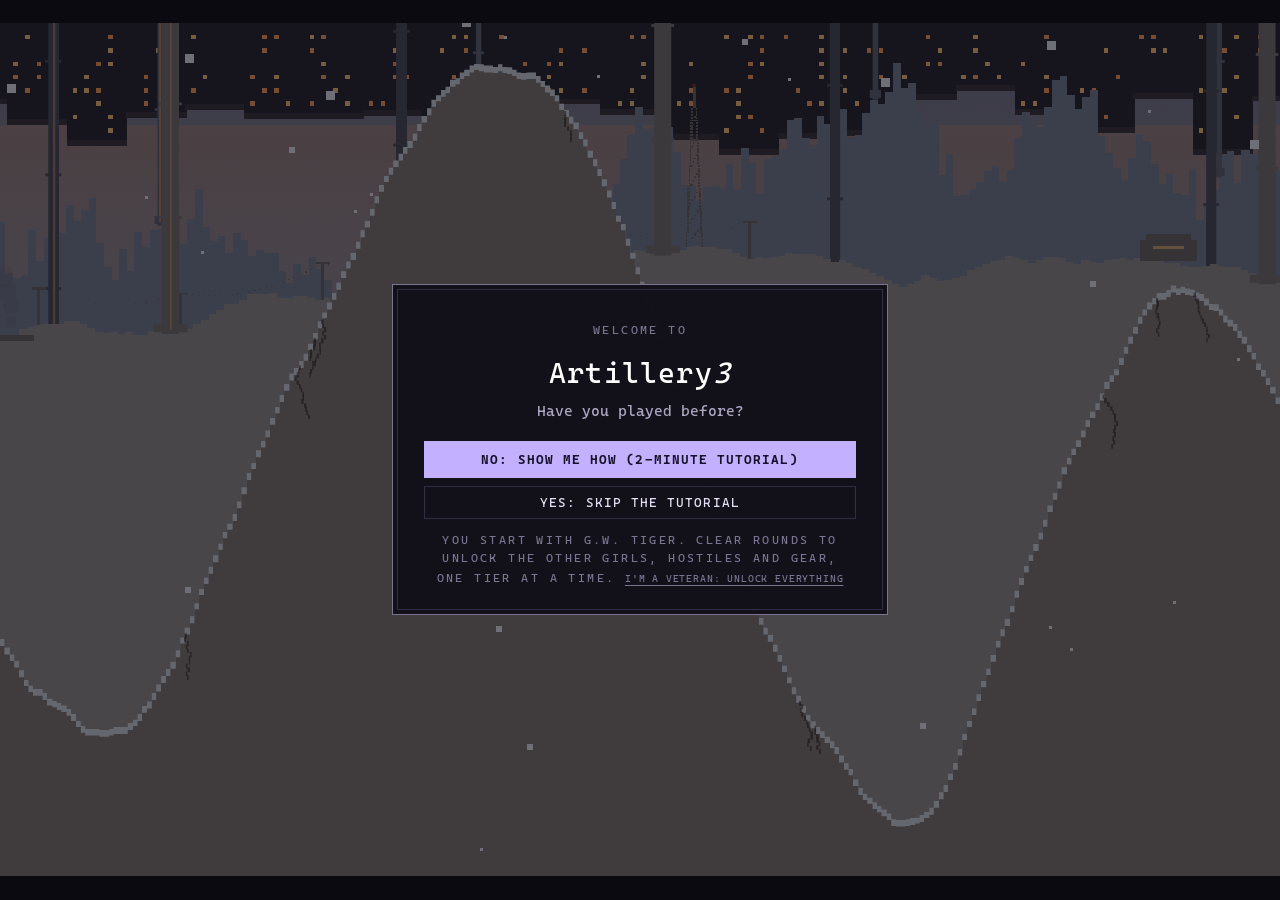
==== commit d733786d: "WIP: UI, trait and help text in simplified technical English Co-Authored-By: Claude Opus 5.5 <norepl" ====
--- a/web/index.html
+++ b/web/index.html
@@ -14,9 +14,9 @@
 <body>
 <div id="rotate">
   <div class="phone"></div>
-  <p>Turn your phone sideways</p>
+  <p>Turn your phone to landscape</p>
   <button id="rotate-full" hidden>Play fullscreen, landscape</button>
-  <button id="rotate-skip" class="ghost">Play in portrait anyway</button>
+  <button id="rotate-skip" class="ghost">Play in portrait</button>
 </div>
 <div id="stage">
   <canvas id="view" width="1024" height="576"></canvas>
@@ -112,46 +112,46 @@
     <div class="panel plate help">
       <div class="phead"><div class="seg help-tabs"><button data-tab="play" class="on">How to play</button><button data-tab="about">About</button><button data-tab="changes">Changelog</button></div><button id="help-close" class="icon" title="Close (Esc)">✕</button></div>
       <div class="tab" data-tab="play">
-      <p>Take turns: move, aim, hold <b>Space</b> to charge, release to fire. Last one standing wins the round.</p>
+      <p>Players take turns. On your turn, move and aim. Hold <b>Space</b> to charge, then release it to fire. The last player alive wins the round.</p>
       <div class="help-cols"><div>
       <table class="keys">
         <tr><td>← →</td><td>move (uses fuel)</td></tr>
-        <tr><td>↑ ↓</td><td>aim (Shift: fine)</td></tr>
+        <tr><td>↑ ↓</td><td>aim (hold Shift for fine aim)</td></tr>
         <tr><td>Space</td><td>hold to charge, release to fire</td></tr>
-        <tr><td>Q · E</td><td>switch weapon (or tap the rack)</td></tr>
-        <tr><td>S</td><td>drop off a bridge to the ground below</td></tr>
-        <tr><td>R</td><td>repair kit (uses your shot)</td></tr>
-        <tr><td>X</td><td>recall your squads (the selected plane weapon's, else all): home now, loadout unspent</td></tr>
-        <tr><td>W · L</td><td>jump (30% fuel) · leap (90%, soft landing)</td></tr>
-        <tr><td>1 2 3 4</td><td>abilities, once bought</td></tr>
+        <tr><td>Q · E</td><td>change weapon (or select it on the rack)</td></tr>
+        <tr><td>S</td><td>drop from a bridge to the ground</td></tr>
+        <tr><td>R</td><td>repair kit (uses your turn)</td></tr>
+        <tr><td>X</td><td>recall squads: they fly home with loadout unspent (the selected plane weapon's squads, or all squads)</td></tr>
+        <tr><td>W · L</td><td>jump (30% fuel) · leap (90% fuel, no fall damage)</td></tr>
+        <tr><td>1 2 3 4</td><td>abilities (after you buy them)</td></tr>
         <tr><td>Enter</td><td>end turn</td></tr>
-        <tr><td>Click</td><td>mark a target: shows the power needed</td></tr>
-        <tr><td>Drag</td><td>look around</td></tr>
+        <tr><td>Click</td><td>mark a target and show the power needed</td></tr>
+        <tr><td>Drag</td><td>move the view</td></tr>
         <tr><td>Wheel</td><td>zoom in and out</td></tr>
         <tr><td>M · N · H · Esc</td><td>mute · music · controls · pause</td></tr>
-        <tr><td>Touch</td><td>drag from her to aim · pinch to zoom · MENU to pause</td></tr>
+        <tr><td>Touch</td><td>drag from your character to aim · pinch to zoom · MENU to pause</td></tr>
       </table>
       <h3 class="sec">Hints</h3>
       <ul class="hints">
-        <li><b>Flak</b> does ×2 to drones and other hostiles</li>
-        <li>Shoot <b>MAIA</b> down: offline for two full rounds of turns</li>
-        <li>Lob high: a long fall adds up to +50%</li>
-        <li>Armour soaks a whole hit while any is left</li>
-        <li>Bought guns reload: carry several and rotate</li>
-        <li>CPUs go after whoever last hit them</li>
-        <li><b>Planes</b> strike their zone the turn they are called, then hover over it until the next call: shoot them down while they wait</li>
-        <li><b>AA</b> mounts fire on their own: point defence stops rockets, anti-air stops planes</li>
+        <li><b>Flak</b> does ×2 damage to drones and other hostiles.</li>
+        <li>Shoot <b>MAIA</b> down. It stays offline for two full cycles of turns.</li>
+        <li>Fire high: a long fall adds up to +50% damage.</li>
+        <li>While any armour is left, the armour takes the full hit.</li>
+        <li>Bought guns reload. Carry several and use them in turn.</li>
+        <li>CPUs attack the last player that hit them.</li>
+        <li><b>Planes</b> attack their zone in the turn you call them. Then they wait over it until the next call. Shoot them down while they wait.</li>
+        <li><b>AA</b> mounts fire automatically. Point defence stops rockets. Anti-air stops planes.</li>
       </ul>
       </div><div>
       <h3 class="sec">Damage numbers</h3>
       <table class="keys dmg">
-        <tr><td><span style="color:#fff27a">DIRECT HIT</span> · <span style="color:#ff9a4a">SOLID</span> · <span style="color:#ffd8b0">GLANCING</span> · <span style="color:#c8c4d4">GRAZE</span></td><td>how close to the blast's centre</td></tr>
-        <tr><td><span style="color:#f2c45a">ALT +%</span></td><td>fell from high up</td></tr>
+        <tr><td><span style="color:#fff27a">DIRECT HIT</span> · <span style="color:#ff9a4a">SOLID</span> · <span style="color:#ffd8b0">GLANCING</span> · <span style="color:#c8c4d4">GRAZE</span></td><td>distance from the blast centre</td></tr>
+        <tr><td><span style="color:#f2c45a">ALT +%</span></td><td>shot fell from high up</td></tr>
         <tr><td><span style="color:#ff9a5a">KIN +%</span></td><td>fast impact (up to +50%)</td></tr>
-        <tr><td><span style="color:#ffd84a">FRONT</span> · <span style="color:#8ab4ff">RAIN</span></td><td>weather front: harder · damped</td></tr>
+        <tr><td><span style="color:#ffd84a">FRONT</span> · <span style="color:#8ab4ff">RAIN</span></td><td>weather front: more damage · less damage</td></tr>
         <tr><td><span style="color:#ff78c8">MAIA</span></td><td>satellite strike</td></tr>
         <tr><td><span style="color:#78e6d2">BARRIER</span> · <span style="color:#96d2ff">DEFLECTOR</span> · <span style="color:#9ab0c8">SLOPED</span></td><td>damage reduced</td></tr>
-        <tr><td><span style="color:#c8f0a0">green</span></td><td>acid, over time</td></tr>
+        <tr><td><span style="color:#c8f0a0">green</span></td><td>acid damage over time</td></tr>
       </table>
       </div></div>
       </div>
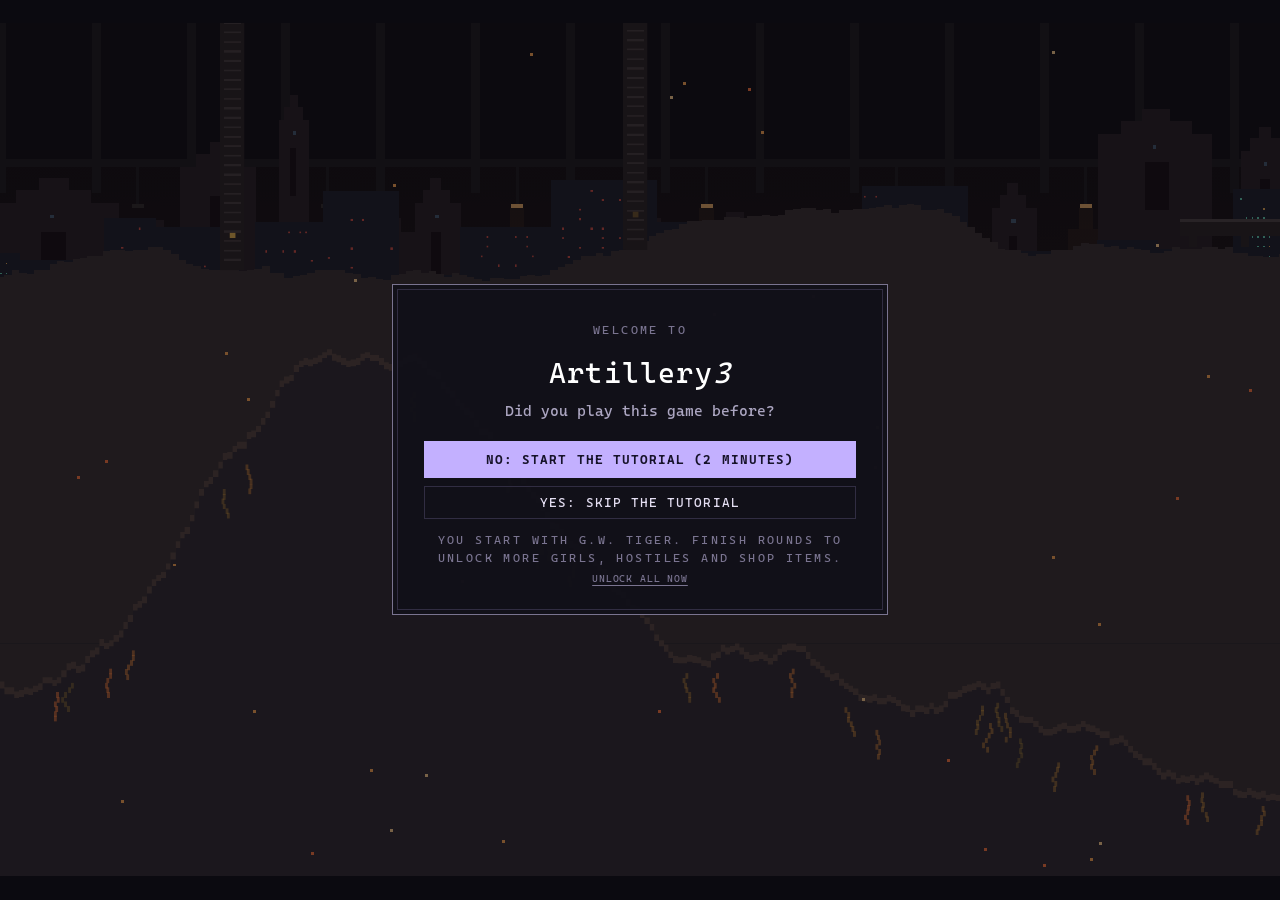
==== commit c78363bb: "Shop, help, traits, blurbs and progression UI in simplified technical English; fix Ragnarök quake ra" ====
--- a/web/index.html
+++ b/web/index.html
@@ -181,12 +181,12 @@
     <div class="panel plate small welcome">
       <p class="mgh">Welcome to</p>
       <h2 class="big">Artillery<em>3</em></h2>
-      <p class="sub">Have you played before?</p>
+      <p class="sub">Did you play this game before?</p>
       <div class="stack">
-        <button id="wel-new" class="primary">No: show me how (2-minute tutorial)</button>
+        <button id="wel-new" class="primary">No: start the tutorial (2 minutes)</button>
         <button id="wel-old" class="ghost">Yes: skip the tutorial</button>
       </div>
-      <p class="mgh foot">You start with G.W. Tiger. Clear rounds to unlock the other girls, hostiles and gear, one tier at a time. <button id="wel-all" class="link">I'm a veteran: unlock everything</button></p>
+      <p class="mgh foot">You start with G.W. Tiger. Finish rounds to unlock more girls, hostiles and shop items. <button id="wel-all" class="link">Unlock all now</button></p>
     </div>
   </section>
 
@@ -195,7 +195,7 @@
     <div class="panel plate wide">
       <div class="phead"><h2>Progress</h2><span id="prog-sum" class="who"></span><button id="prog-close" class="ghost">◂ Menu</button></div>
       <div id="prog-tree"></div>
-      <p class="mgh foot">Every round you finish counts as cleared; a round you win counts twice. <button id="prog-tut" class="link">Replay the tutorial</button> · <button id="prog-all" class="link">Unlock everything</button> · <button id="prog-reset" class="link danger">Reset progress</button></p>
+      <p class="mgh foot">Each round you finish counts as 1. Each round you win counts as 2. <button id="prog-tut" class="link">Replay the tutorial</button> · <button id="prog-all" class="link">Unlock all</button> · <button id="prog-reset" class="link danger">Reset progress</button></p>
     </div>
   </section>
 
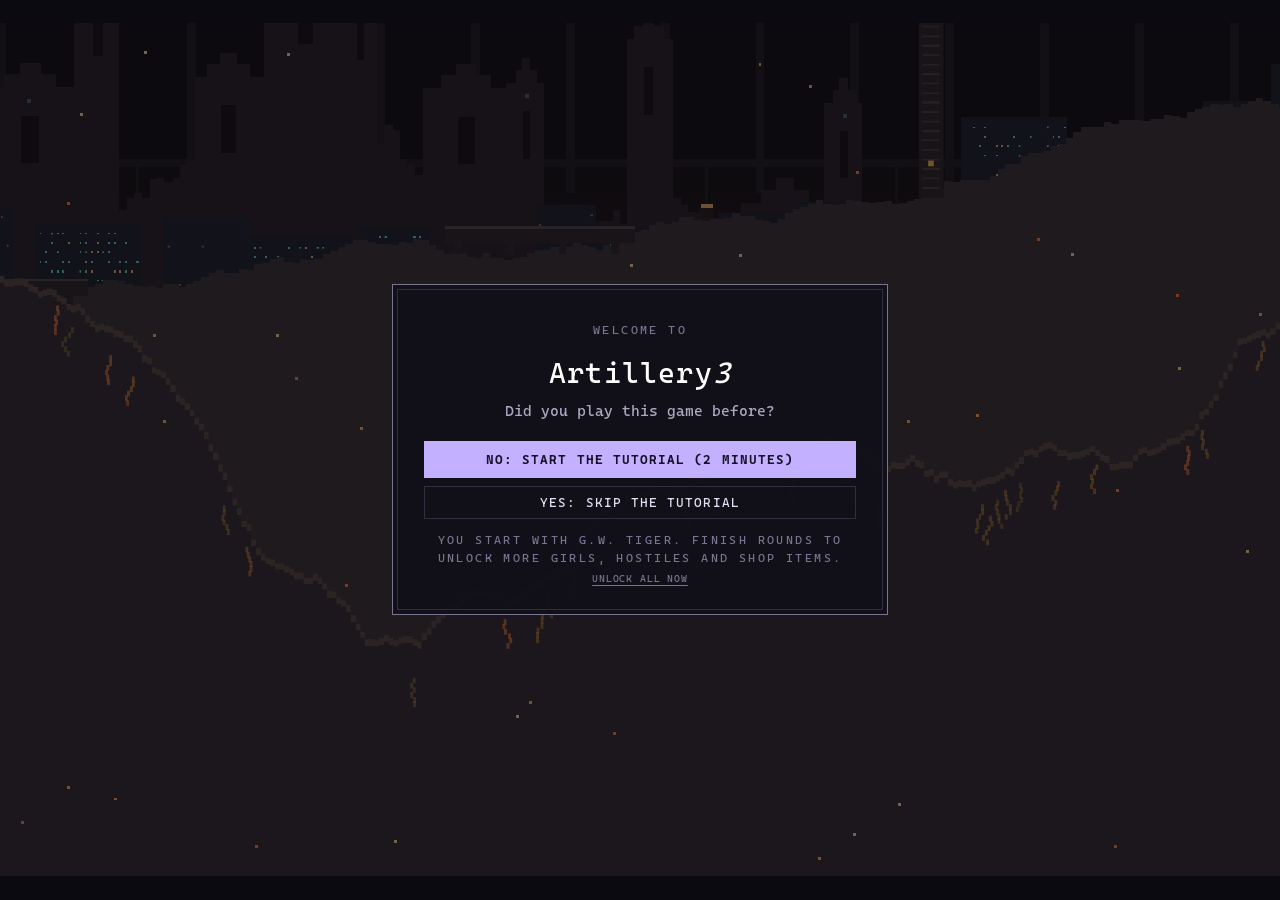
==== commit a44637a0: "AA: round-end summary, plane bounty, ground role and shell trimming, Barrage (B) - each player's air" ====
--- a/web/index.html
+++ b/web/index.html
@@ -121,6 +121,7 @@
         <tr><td>Q · E</td><td>change weapon (or select it on the rack)</td></tr>
         <tr><td>S</td><td>drop from a bridge to the ground</td></tr>
         <tr><td>R</td><td>repair kit (uses your turn)</td></tr>
+        <tr><td>B</td><td>Barrage: skip your shot; until your next turn your air defence fires three times as many bursts, faster, at anything in range</td></tr>
         <tr><td>X</td><td>recall squads: they fly home with loadout unspent (the selected plane weapon's squads, or all squads)</td></tr>
         <tr><td>W · L</td><td>jump (30% fuel) · leap (90% fuel, no fall damage)</td></tr>
         <tr><td>1 2 3 4</td><td>abilities (after you buy them)</td></tr>
@@ -214,6 +215,7 @@
       <h2 id="re-title" class="big"></h2>
       <p id="re-award" class="sub"></p>
       <table id="re-table"></table>
+      <div id="re-aa" hidden></div>
       <div id="re-quips"></div>
       <div class="actions"><button id="re-end" class="ghost">End match</button><button id="re-next" class="primary">Continue</button></div>
     </div>
--- a/web/style.css
+++ b/web/style.css
@@ -267,6 +267,9 @@
 table.data tr.win td { background: rgba(195,176,255,.08); color: var(--bright); }
 table.data tr.win td:first-child { box-shadow: inset 3px 0 0 var(--accent); }
 #re-quips, #ge-quips { display: grid; gap: 0.35em; }
+#re-aa { display: grid; gap: 0.25em; margin: 0.6em 0; font-size: 0.9em; color: var(--dim); }
+#re-aa[hidden] { display: none; }
+#re-aa .mgh { margin: 0; }
 .quip { background: var(--bg2); border-left: 3px solid; padding: 0.45em 0.8em; font-size: 0.9em; color: var(--dim); }
 .quip.lore { border-color: var(--gold); color: var(--fg); }
 
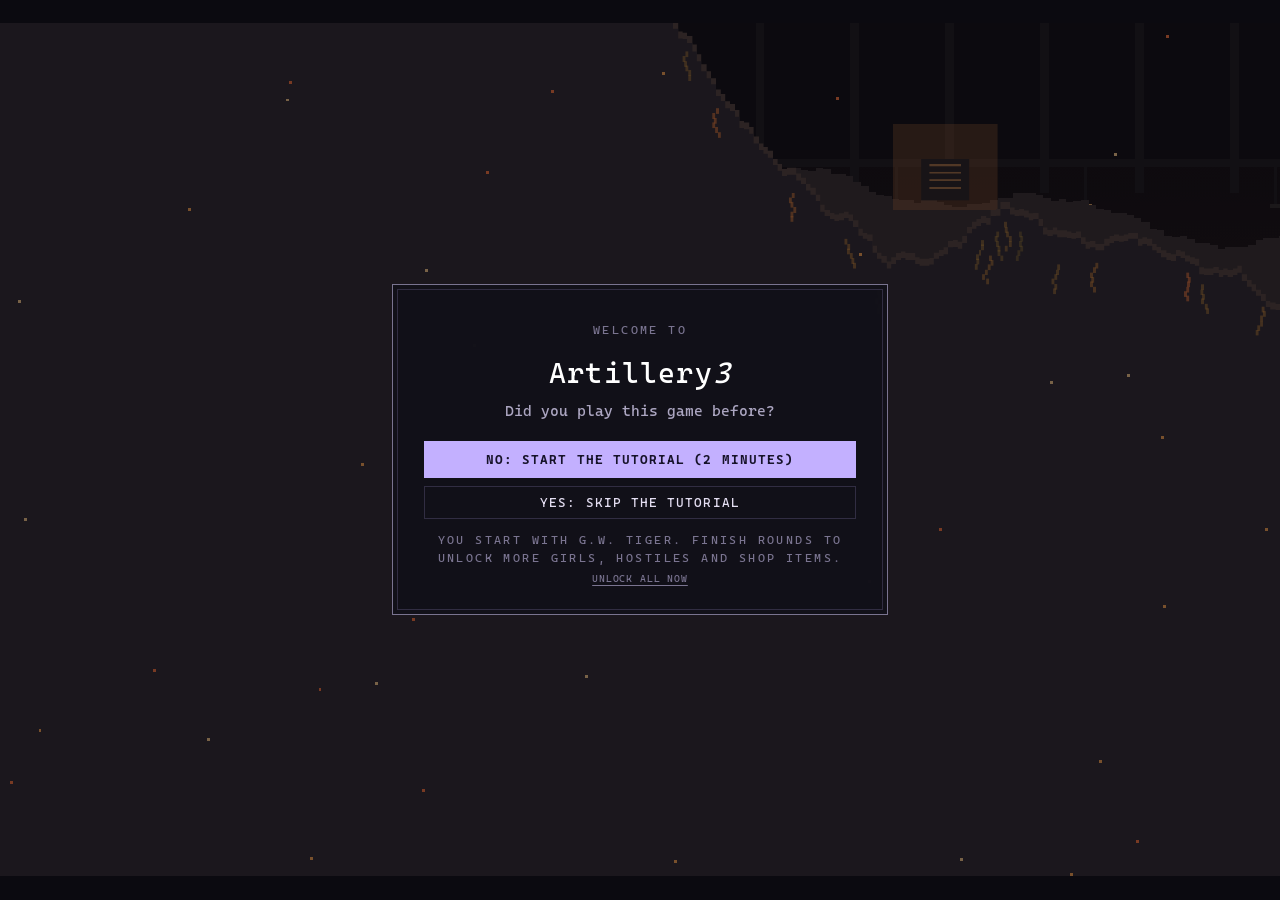
==== commit 7ec8d439: "Achievements: 37 one-off awards with toasts and a menu screen Basics (first round, graze, direct hit" ====
--- a/web/index.html
+++ b/web/index.html
@@ -200,6 +200,14 @@
     </div>
   </section>
 
+  <!-- achievements (achievements.js) -->
+  <section id="achieve" class="screen" hidden>
+    <div class="panel plate wide">
+      <div class="phead"><h2>Achievements</h2><span id="ach-sum" class="who"></span><button id="ach-close" class="ghost">◂ Menu</button></div>
+      <div id="ach-list"></div>
+    </div>
+  </section>
+
   <!-- A3 "Select a Character" -->
   <section id="vehicles" class="screen" hidden>
     <div class="panel plate wide">
@@ -267,6 +275,7 @@
   </section>
 </div>
 
+<div id="ach-toasts"></div>
 <script src="js/version.js"></script>
 <script src="js/util.js"></script>
 <script src="js/biomes.js"></script>
@@ -285,6 +294,7 @@
 <script src="js/game.js"></script>
 <script src="js/cores.js"></script>
 <script src="js/progress.js"></script>
+<script src="js/achievements.js"></script>
 <script src="js/forts.js"></script>
 <script src="js/mobs.js"></script>
 <script src="js/hazards.js"></script>
--- a/web/style.css
+++ b/web/style.css
@@ -435,3 +435,18 @@
 #coach .link { justify-self: end; font-size: 0.85em; padding: 0; }
 @media (max-width: 700px) { #coach { width: 70%; } }
 #stage:has(#shop:not([hidden])) #coach, #stage:has(#roundend:not([hidden])) #coach { top: auto; bottom: 3%; left: 37%; width: 34%; } /* (over the shop's grid, clear of its filters and Done) */
+
+/* achievements (achievements.js) */
+#ach-toasts { position: fixed; top: 1.2em; left: 50%; transform: translateX(-50%); display: grid; gap: 0.4em; z-index: 60; pointer-events: none; }
+.achtoast { background: var(--plate); border: 1px solid var(--gold); border-left: 4px solid var(--gold); padding: 0.5em 1em; display: grid; gap: 0.15em; min-width: 18em; max-width: min(28em, 90vw); animation: achin 5.2s forwards; box-shadow: 0 0.3em 1.2em rgba(0,0,0,.4); }
+.achtoast .mgh { color: var(--gold); margin: 0; }
+.achtoast b { color: var(--bright); font-weight: 400; font-size: 1.1em; }
+.achtoast small { color: var(--dim); }
+@keyframes achin { 0% { opacity: 0; transform: translateY(-0.6em); } 6%, 85% { opacity: 1; transform: none; } 100% { opacity: 0; } }
+#ach-list { display: grid; grid-template-columns: repeat(auto-fill, minmax(15em, 1fr)); gap: 0.45em; max-height: 68vh; overflow-y: auto; }
+.ach { background: var(--bg2); border: 1px solid var(--line); padding: 0.5em 0.7em; display: grid; gap: 0.2em; opacity: 0.5; font-size: 0.88em; }
+.ach b { font-weight: 400; color: var(--fg); }
+.ach span { color: var(--dim); line-height: 1.4; }
+.ach i { font-style: normal; font-size: 0.78em; letter-spacing: 0.12em; text-transform: uppercase; color: var(--dim); }
+.ach.got { opacity: 1; border-color: var(--gold); }
+.ach.got b { color: var(--gold); }
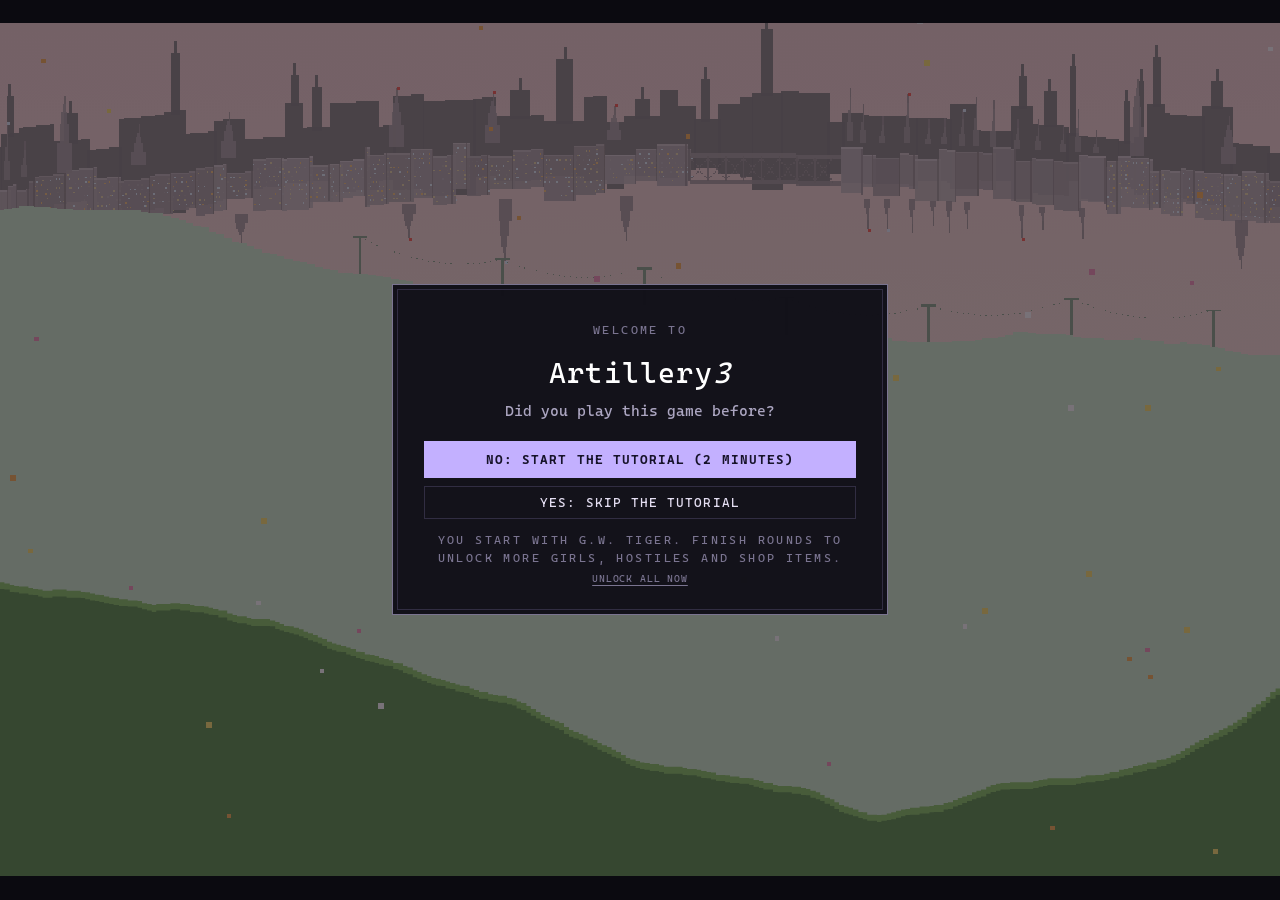
==== commit 8c5a5c03: "Menu: drop the map choice and move the weapons balance to the pause menu; smaller Resume button with" ====
--- a/web/index.html
+++ b/web/index.html
@@ -25,6 +25,7 @@
   <div id="hud" hidden>
     <div id="topleft">
       <span id="roundinfo" class="chip"></span>
+      <span id="mapinfo" class="chip"></span>
       <span id="turn" class="chip"></span>
       <button class="icon" id="btn-mute" title="Mute (M)">♪</button>
       <button class="icon" id="btn-music" title="Music on/off (N)">♫</button>
@@ -49,6 +50,7 @@
       </div>
     </div>
     <div id="banner"></div>
+    <div id="tip" hidden></div>
     <div id="dispatch" hidden><b id="dispatch-title"></b><span id="dispatch-text"></span></div>
   </div>
 
@@ -72,9 +74,7 @@
       <h2 class="sec">Match <span class="grip"></span></h2>
       <div class="opts">
         <span class="mgh">Rounds</span><div class="seg" data-opt="rounds"><button data-v="3">3</button><button data-v="5">5</button><button data-v="7">7</button><button data-v="10">10</button><button data-v="0" title="Endless">∞</button></div>
-        <span class="mgh">Weapons</span><div class="seg" data-opt="balance"><button data-v="rebalanced">Rebalanced</button><button data-v="classic">Classic</button></div>
         <span class="mgh">Events</span><div class="seg" data-opt="events"><button data-v="on">On</button><button data-v="off">Off</button></div>
-        <span class="mgh">Map</span><div class="seg wrap" data-opt="map"><button data-v="random">Random</button><button data-v="snow">Far Territories</button><button data-v="forest">Forest</button><button data-v="desert">Dunes</button><button data-v="alstroemeria">Warm Meadows</button><button data-v="aesru">AESR-U</button><button data-v="aesrl">AESR-L</button><button data-v="astmg">ASTM-G</button></div>
       </div>
 
       <div class="go">
@@ -271,7 +271,7 @@
   </section>
 
   <section id="pause" class="screen" hidden>
-    <div class="panel plate small"><h2 class="big">Paused</h2><div class="stack"><button id="resume" class="primary">Resume</button><button id="pause-turn" class="ghost" hidden>End turn</button><button id="pause-keys" class="ghost">Controls</button><button id="pause-end" class="ghost danger">End match</button></div><p id="pause-seed" class="mgh seed"></p></div>
+    <div class="panel plate small"><h2 class="big">Paused</h2><div class="stack"><button id="resume" class="primary">Resume</button><button id="pause-turn" class="ghost" hidden>End turn</button><button id="pause-keys" class="ghost">Controls</button><div class="pause-opt"><span class="mgh">Weapons</span><div class="seg" id="pause-balance"><button data-v="rebalanced">Rebalanced</button><button data-v="classic">Classic</button></div></div><button id="pause-end" class="ghost danger">End match</button></div><p id="pause-seed" class="mgh seed"></p></div>
   </section>
 </div>
 
@@ -295,6 +295,7 @@
 <script src="js/cores.js"></script>
 <script src="js/progress.js"></script>
 <script src="js/achievements.js"></script>
+<script src="js/inspect.js"></script>
 <script src="js/forts.js"></script>
 <script src="js/mobs.js"></script>
 <script src="js/hazards.js"></script>
--- a/web/style.css
+++ b/web/style.css
@@ -450,3 +450,16 @@
 .ach i { font-style: normal; font-size: 0.78em; letter-spacing: 0.12em; text-transform: uppercase; color: var(--dim); }
 .ach.got { opacity: 1; border-color: var(--gold); }
 .ach.got b { color: var(--gold); }
+
+/* hover help: the map chip and structures on the battlefield (inspect.js) */
+#mapinfo { pointer-events: auto; cursor: help; text-transform: none; letter-spacing: 0.04em; }
+#tip { position: absolute; z-index: 30; max-width: 22em; padding: 0.55em 0.75em; background: var(--plate); border: 1px solid var(--line); pointer-events: none; font-size: 0.82em; line-height: 1.35; display: flex; flex-direction: column; gap: 0.25em; }
+#tip[hidden] { display: none; }
+#tip b { color: var(--fg); letter-spacing: 0.06em; }
+#tip span { color: var(--dim); }
+#tip small { color: var(--gold); }
+/* the menu's resume button: a small one beside Start */
+#load { flex: none; font-size: 0.78em; padding: 0.4em 0.8em; align-self: center; }
+/* the pause menu's weapons option */
+.pause-opt { display: flex; align-items: center; justify-content: space-between; gap: 0.8em; }
+.pause-opt .seg button { padding: 0.45em 0.8em; }
